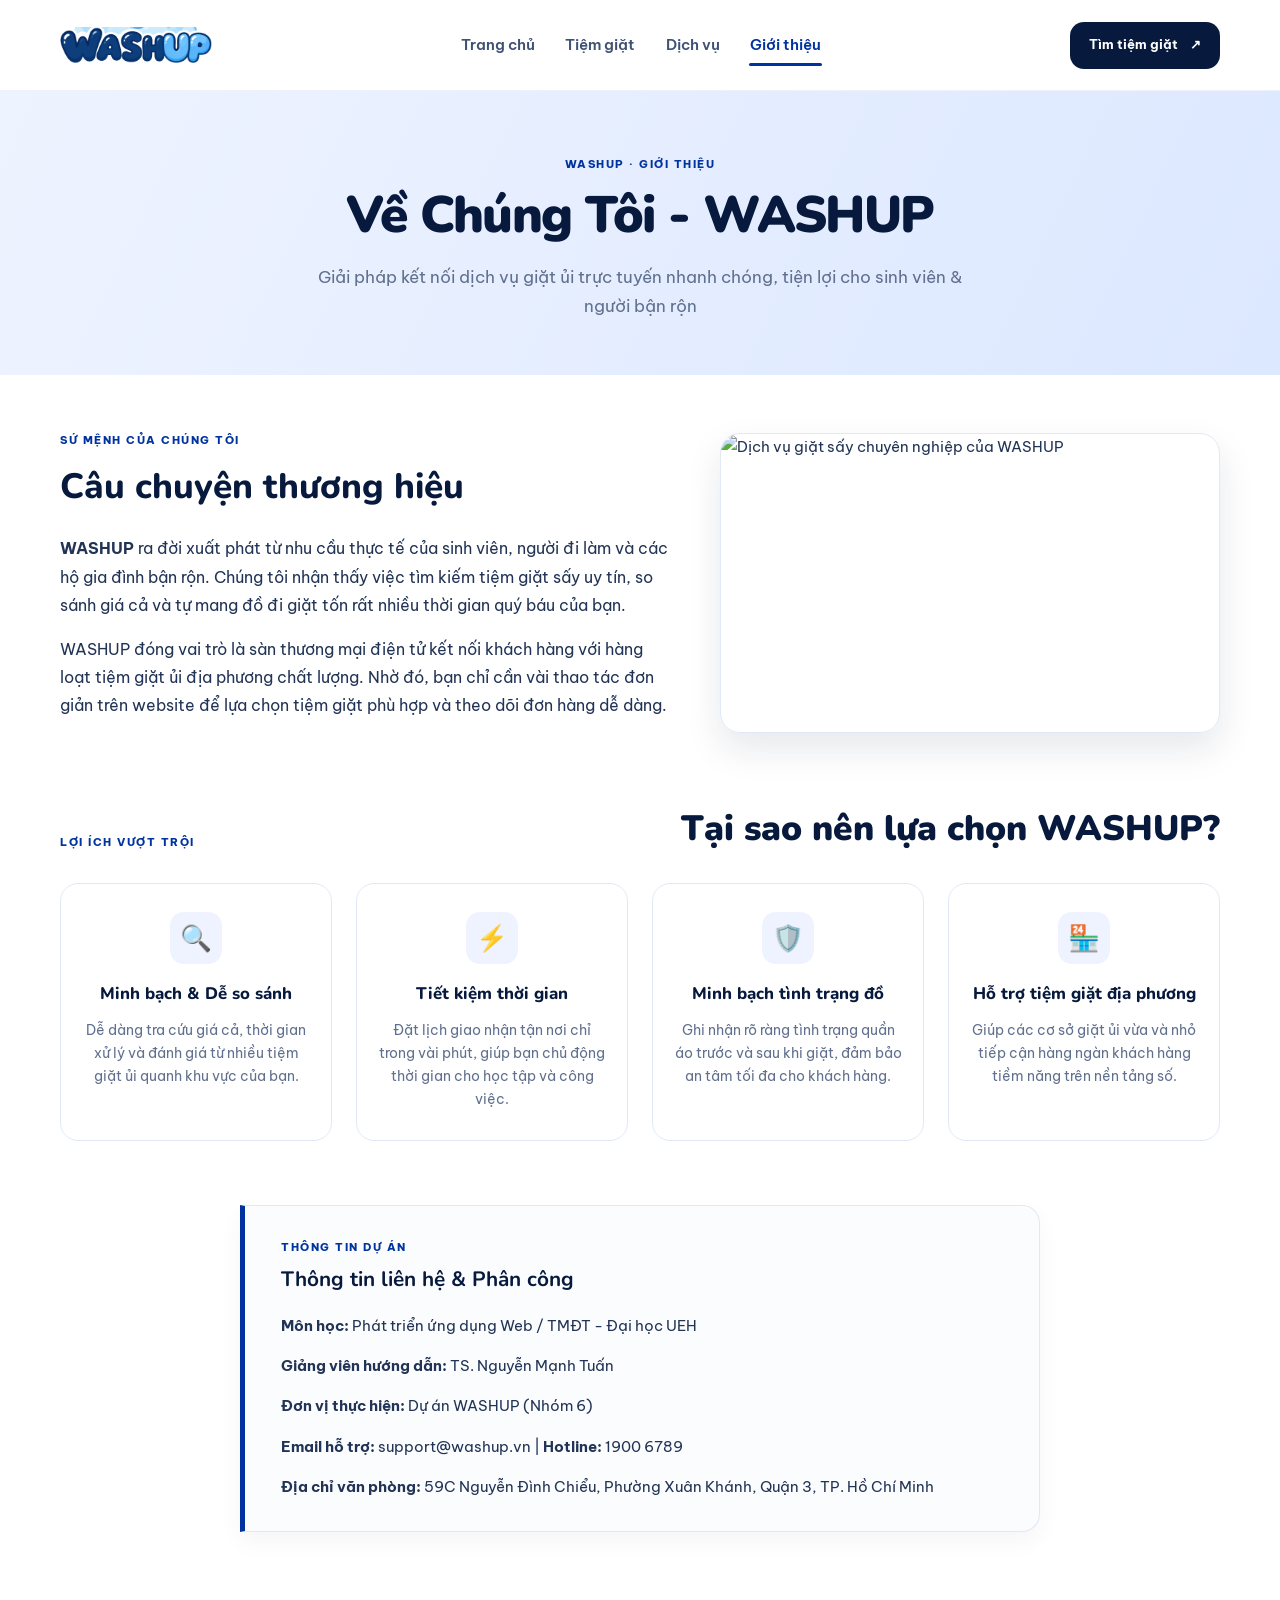
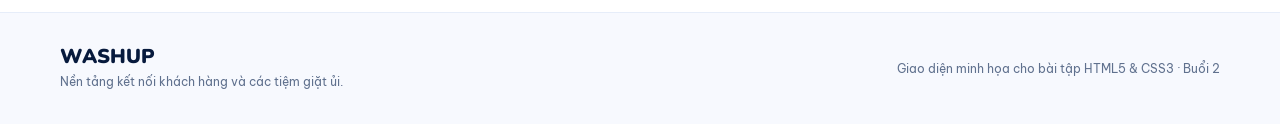
==== about.html @ 45e60323 "Refactor comments and update image source" ====
<!DOCTYPE html>
<html lang="vi">
<head>
  <meta charset="UTF-8" />
  <meta name="viewport" content="width=device-width, initial-scale=1.0" />
  <meta name="description" content="Nền tảng kết nối khách hàng tìm dịch vụ giặt ủi và các tiệm giặt địa phương - Dự án WASHUP." />
  <title>Giới thiệu | WASHUP</title>
  <link rel="stylesheet" href="css/style.css" />
</head>
<body>
  <a class="skip-link" href="#main-content">Bỏ qua menu để đến nội dung</a>

  <!-- HEADER -->
  <header class="site-header">
    <div class="container header-inner">
      <a class="brand" href="index.html" aria-label="WASHUP – Về trang chủ">
        <img src="images/washup-logo-wordmark.png" width="176" height="52" alt="WASHUP" />
      </a>
      <nav class="main-nav" aria-label="Điều hướng chính">
        <a href="index.html">Trang chủ</a>
        <a href="shops.html">Tiệm giặt</a>
        <a href="products.html">Dịch vụ</a>
        <a href="about.html" aria-current="page">Giới thiệu</a>
      </nav>
      <a class="header-cta" href="shops.html">Tìm tiệm giặt <span aria-hidden="true">↗</span></a>
    </div>
  </header>

  <!-- NỘI DUNG CHÍNH -->
  <main id="main-content">
    <section class="about-hero">
      <div class="container">
        <span class="section-kicker">WASHUP · Giới thiệu</span>
        <h1>Về Chúng Tôi - WASHUP</h1>
        <p>Giải pháp kết nối dịch vụ giặt ủi trực tuyến nhanh chóng, tiện lợi cho sinh viên &amp; người bận rộn</p>
      </div>
    </section>

    <div class="about-main container">
      <!-- Section 1: Câu chuyện thương hiệu -->
      <section class="about-section story-grid">
        <div class="story-text">
          <span class="section-kicker">Sứ mệnh của chúng tôi</span>
          <h2>Câu chuyện thương hiệu</h2>
          <p>
            <strong>WASHUP</strong> ra đời xuất phát từ nhu cầu thực tế của sinh viên, người đi làm và các hộ gia đình bận rộn. Chúng tôi nhận thấy việc tìm kiếm tiệm giặt sấy uy tín, so sánh giá cả và tự mang đồ đi giặt tốn rất nhiều thời gian quý báu của bạn.
          </p>
          <p>
            WASHUP đóng vai trò là sàn thương mại điện tử kết nối khách hàng với hàng loạt tiệm giặt ủi địa phương chất lượng. Nhờ đó, bạn chỉ cần vài thao tác đơn giản trên website để lựa chọn tiệm giặt phù hợp và theo dõi đơn hàng dễ dàng.
          </p>
        </div>
        <div class="story-image">
          <img src="https://raw.githubusercontent.com/nganhue2602/ecommerce-cosmetics-project/main/images/dich-vu-giat-say-chuyen-nghiep-cua-chung-toi.jpg" alt="Dịch vụ giặt sấy chuyên nghiệp của WASHUP" />
        </div>
      </section>

      <!-- Section 2: Giá trị nổi bật -->
      <section class="about-section features-section">
        <div class="section-heading text-center">
          <span class="section-kicker">Lợi ích vượt trội</span>
          <h2>Tại sao nên lựa chọn WASHUP?</h2>
        </div>
        <div class="features-grid">
          <div class="feature-card">
            <div class="feature-icon" aria-hidden="true">🔍</div>
            <h3>Minh bạch &amp; Dễ so sánh</h3>
            <p>Dễ dàng tra cứu giá cả, thời gian xử lý và đánh giá từ nhiều tiệm giặt ủi quanh khu vực của bạn.</p>
          </div>
          <div class="feature-card">
            <div class="feature-icon" aria-hidden="true">⚡</div>
            <h3>Tiết kiệm thời gian</h3>
            <p>Đặt lịch giao nhận tận nơi chỉ trong vài phút, giúp bạn chủ động thời gian cho học tập và công việc.</p>
          </div>
          <div class="feature-card">
            <div class="feature-icon" aria-hidden="true">🛡️</div>
            <h3>Minh bạch tình trạng đồ</h3>
            <p>Ghi nhận rõ ràng tình trạng quần áo trước và sau khi giặt, đảm bảo an tâm tối đa cho khách hàng.</p>
          </div>
          <div class="feature-card">
            <div class="feature-icon" aria-hidden="true">🏪</div>
            <h3>Hỗ trợ tiệm giặt địa phương</h3>
            <p>Giúp các cơ sở giặt ủi vừa và nhỏ tiếp cận hàng ngàn khách hàng tiềm năng trên nền tảng số.</p>
          </div>
        </div>
      </section>

      <!-- Section 3: Thông tin dự án -->
      <section class="about-section contact-section">
        <div class="contact-card">
          <span class="section-kicker">Thông tin dự án</span>
          <h3>Thông tin liên hệ &amp; Phân công</h3>
          <p><strong>Môn học:</strong> Phát triển ứng dụng Web / TMĐT - Đại học UEH</p>
          <p><strong>Giảng viên hướng dẫn:</strong> TS. Nguyễn Mạnh Tuấn</p>
          <p><strong>Đơn vị thực hiện:</strong> Dự án WASHUP (Nhóm 6)</p>
          <p><strong>Email hỗ trợ:</strong> support@washup.vn | <strong>Hotline:</strong> 1900 6789</p>
          <p><strong>Địa chỉ văn phòng:</strong> 59C Nguyễn Đình Chiểu, Phường Xuân Khánh, Quận 3, TP. Hồ Chí Minh</p>
        </div>
      </section>
    </div>
  </main>

  <!-- FOOTER -->
  <footer class="site-footer">
    <div class="container footer-inner">
      <div>
        <strong>WASHUP</strong>
        <p>Nền tảng kết nối khách hàng và các tiệm giặt ủi.</p>
      </div>
      <p class="footer-note">Giao diện minh họa cho bài tập HTML5 &amp; CSS3 · Buổi 2</p>
    </div>
  </footer>
</body>
</html>
---- css/style.css ----
/* WASHUP | Bài tập nhóm Buổi 2 | Bước 4 — HTML5 & CSS3 thuần */
/* Màu và font theo bản đặc tả docs/ui-design.md; không dùng JS/framework */
@import url('https://fonts.googleapis.com/css2?family=Be+Vietnam+Pro:wght@400;500;600;700&family=Nunito:wght@600;700;800;900&display=swap');

:root {
  --navy: #071a3d;
  --imperial: #0033a0;
  --blue: #477fe8;
  --pale: #eef3ff;
  --text: #223456;
  --muted: #60708e;
  --white: #ffffff;
  --border: #e1e8f6;
  --heading-font: 'Nunito', 'Arial Rounded MT Bold', Arial, sans-serif;
  --body-font: 'Be Vietnam Pro', Arial, sans-serif;
}
*, *::before, *::after { box-sizing: border-box; }
html { scroll-behavior: smooth; }
body { margin: 0; color: var(--text); background: var(--white); font-family: var(--body-font); font-size: 15px; line-height: 1.68; }
img { max-width: 100%; height: auto; display: block; }
a { color: inherit; text-decoration: none; }
button, a { -webkit-tap-highlight-color: transparent; }
a:focus-visible, button:focus-visible { outline: 3px solid var(--imperial); outline-offset: 4px; border-radius: 7px; }
.container { width: min(1160px, calc(100% - 48px)); margin-inline: auto; }
.skip-link { position: absolute; top: -100px; left: 16px; z-index: 999; background: var(--white); color: var(--navy); padding: 9px 16px; border-radius: 6px; }
.skip-link:focus { top: 10px; }
/* HEADER: chia bố cục bằng Flexbox và dùng chung trên 5 trang */
.site-header { background: var(--white); border-bottom: 1px solid #edf1fa; position: relative; z-index: 20; }
.header-inner { display: flex; align-items: center; justify-content: space-between; gap: 24px; min-height: 90px; }
.brand { display: inline-flex; align-items: center; flex: 0 0 auto; }
.brand img { width: 152px; height: auto; }
.main-nav { display: flex; align-items: center; gap: clamp(12px, 2.2vw, 34px); }
.main-nav a { position: relative; color: #405274; font-weight: 600; white-space: nowrap; padding: 10px 1px; transition: color .2s ease; }
.main-nav a:hover, .main-nav a[aria-current="page"] { color: var(--imperial); }
.main-nav a[aria-current="page"]::after { content: ''; position: absolute; height: 3px; border-radius: 99px; background: var(--imperial); left: 0; right: 0; bottom: 2px; }
.header-cta, .btn { display: inline-flex; align-items: center; justify-content: center; gap: 12px; min-height: 47px; font-weight: 700; border-radius: 14px; transition: background .2s ease, transform .2s ease, box-shadow .2s ease, color .2s ease; }
.header-cta { flex: 0 0 auto; background: var(--navy); color: var(--white); padding: 10px 19px; font-size: 13px; }
.header-cta:hover { background: var(--imperial); transform: translateY(-2px); }
/* HERO / BANNER trên trang chủ */
.hero { background: linear-gradient(112deg, #f7f9ff 0%, #eff4ff 54%, #e4edff 100%); overflow: hidden; }
.hero-grid { display: grid; grid-template-columns: 1.03fr .97fr; align-items: center; gap: 25px; min-height: 525px; padding-block: 54px 58px; }
.eyebrow { display: inline-flex; align-items: center; gap: 9px; padding: 8px 14px; border-radius: 50px; color: var(--imperial); background: var(--white); font-size: 12px; font-weight: 700; letter-spacing: .2px; box-shadow: 0 6px 18px #0033a008; }
.eyebrow-dot { width: 7px; height: 7px; background: var(--imperial); border-radius: 50%; }
.hero h1 { margin: 23px 0 16px; color: var(--navy); font-family: var(--heading-font); font-size: clamp(37px, 4vw, 58px); font-weight: 900; letter-spacing: -1.5px; line-height: 1.14; }
.hero h1 span { color: var(--imperial); }
.hero-copy > p:not(.hero-note) { max-width: 520px; margin: 0 0 29px; color: #50617f; font-size: 16px; line-height: 1.9; }
.hero-actions { display: flex; gap: 12px; flex-wrap: wrap; }
.btn { padding: 13px 22px; font-size: 14px; }
.btn-primary { background: var(--imperial); color: var(--white); box-shadow: 0 9px 24px #0033a01c; }
.btn-primary:hover { background: var(--navy); transform: translateY(-2px); box-shadow: 0 12px 25px #071a3d23; }
.btn-secondary { background: var(--white); color: var(--navy); border: 1px solid #cfdbf4; }
.btn-secondary:hover { border-color: var(--imperial); color: var(--imperial); transform: translateY(-2px); }
.hero-note { font-size: 12px; color: #647797; margin: 26px 0 0; }
.hero-visual { position: relative; min-height: 415px; display: flex; align-items: center; justify-content: center; isolation: isolate; }
.hero-blob { position: absolute; width: min(430px,95%); aspect-ratio: 1; background: radial-gradient(circle at 35% 30%, #fff 0%, #dce8ff 70%); border-radius: 44% 56% 53% 47% / 45% 39% 61% 55%; z-index: -1; }
.hero-logo { width: min(500px, 92%); object-fit: contain; filter: drop-shadow(0 14px 15px #0d2d5814); }
.float-label { position: absolute; padding: 9px 14px; border-radius: 12px; border: 1px solid #e3eaff; background: #fff; font-weight: 700; color: #1b3768; font-size: 12px; box-shadow: 0 9px 25px #17347515; }
.float-top { top: 15%; right: -8px; }
.float-bottom { bottom: 12%; left: 0; }
/* Tối giản phần nối trang chủ, giữ đúng phạm vi bước 4 */
.intro-nav { padding-block: 67px 86px; }
.section-heading { display: flex; align-items: end; justify-content: space-between; gap: 25px; margin-bottom: 28px; }
.section-kicker { display: block; color: var(--imperial); letter-spacing: 1.5px; font-size: 11px; font-weight: 800; text-transform: uppercase; }
.section-heading h2 { color: var(--navy); font: 900 clamp(25px,2.5vw,32px)/1.3 var(--heading-font); margin: 9px 0 0; }
.section-heading p { max-width: 290px; color: var(--muted); font-size: 13px; margin: 0; }
.quick-grid { display: grid; grid-template-columns: repeat(3, minmax(0,1fr)); gap: 19px; }
.quick-card { position: relative; min-height: 168px; background: #fff; border: 1px solid var(--border); border-radius: 20px; padding: 25px; display: flex; flex-direction: column; transition: border-color .2s ease, transform .2s ease, box-shadow .2s ease; }
.quick-card:hover { transform: translateY(-4px); border-color: #a7bdf2; box-shadow: 0 14px 35px #001e6220; }
.quick-icon { color: var(--imperial); background: #edf3ff; width: 37px; height: 37px; display: grid; place-items: center; border-radius: 12px; font-size: 23px; line-height: 1; }
.quick-title { font: 800 18px var(--heading-font); color: var(--navy); margin-top: 14px; }
.quick-description { color: var(--muted); font-size: 12px; margin-top: 3px; padding-right: 12px; }
.quick-arrow { position: absolute; right: 23px; top: 22px; color: var(--imperial); font-size: 23px; }
.site-footer { background: #f7f9fe; border-top: 1px solid #e6edf9; }
.footer-inner { display: flex; gap: 24px; justify-content: space-between; align-items: center; padding-block: 30px; }
.footer-inner strong { color: var(--navy); font: 900 20px var(--heading-font); }
.footer-inner p { font-size: 12px; color: #60718e; margin: 2px 0; }
.footer-note { text-align: right; }
/* Khung 4 trang còn lại — chưa thay thế nội dung của Bước 5/6 */
.page-hero { background: linear-gradient(115deg,#f7f9ff,#ebf1ff); padding-block: 82px 72px; }
.page-hero h1 { font: 900 clamp(35px,4vw,54px)/1.18 var(--heading-font); color: var(--navy); margin: 13px 0; }
.page-hero p { color: #546784; max-width: 590px; font-size: 15px; margin-bottom: 27px; }
.page-placeholder { padding-block: 56px 90px; }
.placeholder-card { border-radius: 22px; border: 1px dashed #c9d7f1; padding: 46px 30px; text-align: center; background: #fbfcff; }
.placeholder-icon { display: inline-grid; place-items: center; width: 46px; height: 46px; border-radius: 15px; background: #edf3ff; color: var(--imperial); font-size: 25px; }
.placeholder-card h2 { color: var(--navy); font: 800 26px var(--heading-font); margin: 16px 0 4px; }
.placeholder-card p { color: var(--muted); font-size: 14px; max-width: 620px; margin: 0 auto 15px; }
.text-link { color: var(--imperial); font-weight: 700; text-decoration: underline; text-underline-offset: 4px; }
.text-link:hover { color: var(--navy); }
@media (max-width: 1040px) {
  .header-inner { gap: 15px; }
  .brand img { width: 125px; }
  .main-nav { gap: 16px; }
  .header-cta { padding-inline: 13px; }
  .hero-grid { min-height: 470px; gap: 12px; }
  .hero h1 { font-size: clamp(35px,4.1vw,47px); }
  .float-top { right: 0; }
}
@media (max-width: 760px) {
  .container { width: min(100% - 34px, 640px); }
  .header-inner { display: grid; grid-template-columns: 1fr auto; column-gap: 12px; row-gap: 0; padding-top: 9px; }
  .brand img { width: 125px; }
  .header-cta { min-height: 38px; font-size: 12px; padding: 6px 12px; }
  .main-nav { grid-column: 1 / -1; grid-row: 2; overflow-x: auto; display: flex; gap: 23px; padding: 0 0 4px; scrollbar-width: thin; }
  .main-nav a { font-size: 13px; padding: 10px 0; }
  .hero-grid { grid-template-columns: 1fr; padding-block: 47px 36px; gap: 0; }
  .hero h1 { font-size: clamp(37px,7vw,48px); }
  .hero-visual { min-height: 340px; }
  .hero-logo { max-width: 430px; }
  .float-top { right: 4%; top: 11%; }
  .float-bottom { left: 1%; bottom: 11%; }
  .quick-grid { grid-template-columns: 1fr 1fr; }
  .section-heading { display: block; }
  .section-heading p { margin-top: 10px; max-width: none; }
}
@media (max-width: 480px) {
  .brand img { width: 113px; }
  .header-cta { font-size: 11px; padding-inline: 11px; }
  .hero-grid { padding-top: 38px; }
  .hero h1 { font-size: 36px; letter-spacing: -1px; }
  .hero-copy > p:not(.hero-note) { font-size: 14px; line-height: 1.8; }
  .hero-actions .btn { flex: 1 1 100%; }
  .hero-note { display: none; }
  .hero-visual { min-height: 275px; margin-top: 5px; }
  .float-label { font-size: 10px; padding: 6px 9px; }
  .float-bottom { bottom: 7%; }
  .float-top { top: 8%; }
  .intro-nav { padding-block: 50px 62px; }
  .quick-grid { grid-template-columns: 1fr; }
  .quick-card { min-height: 140px; padding: 19px; }
  .footer-inner { flex-direction: column; align-items: flex-start; }
  .footer-note { text-align: left; }
  .page-hero { padding-block: 56px 54px; }
  .placeholder-card { padding: 35px 18px; }
}
@media (prefers-reduced-motion: reduce) {
  html { scroll-behavior: auto; }
  *, *::before, *::after { transition-duration: 0.01ms !important; animation-duration: 0.01ms !important; }
}

/* ==========================================================================
   BƯỚC 5: XÂY DỰNG TRANG DANH SÁCH SẢN PHẨM / DỊCH VỤ (products.html)
   ========================================================================== */

/* Hero Banner */
.products-hero {
  padding: 64px 0;
  background: linear-gradient(135deg, #eef3ff 0%, #dce8ff 100%);
  overflow: hidden;
}

.products-hero-inner {
  display: grid;
  grid-template-columns: 1.1fr 0.9fr;
  align-items: center;
  gap: 48px;
}

.products-hero-content {
  max-width: 650px;
}

.products-hero h1 {
  margin: 14px 0 18px;
  color: var(--navy);
  font-family: var(--heading-font);
  font-size: clamp(2.1rem, 4vw, 3.5rem);
  line-height: 1.16;
  letter-spacing: -0.04em;
}

.products-hero-content > p {
  color: var(--muted);
  font-size: 1rem;
  line-height: 1.8;
  max-width: 570px;
}

.hero-actions {
  display: flex;
  flex-wrap: wrap;
  gap: 12px;
  margin-top: 26px;
}

.btn-outline {
  color: var(--imperial);
  background: transparent;
  border: 1px solid var(--imperial);
}

.btn-outline:hover {
  color: var(--white);
  background: var(--imperial);
}

.hero-benefits {
  display: flex;
  flex-wrap: wrap;
  gap: 10px 18px;
  margin-top: 24px;
  color: var(--text);
  font-size: 0.82rem;
}

.hero-visual {
  position: relative;
  min-width: 0;
}

.hero-visual > img {
  display: block;
  width: 100%;
  aspect-ratio: 4 / 4.2;
  object-fit: cover;
  border-radius: 28px;
  box-shadow: 0 20px 50px rgba(7, 26, 61, 0.14);
}

.hero-floating-card {
  position: absolute;
  left: -24px;
  bottom: 24px;
  display: flex;
  align-items: center;
  gap: 14px;
  padding: 16px 20px;
  background: var(--white);
  border: 1px solid var(--border);
  border-radius: 18px;
  box-shadow: 0 16px 36px rgba(7, 26, 61, 0.12);
}

.floating-icon {
  font-size: 1.6rem;
}

.hero-floating-card strong {
  display: block;
  color: var(--navy);
  font-size: 0.95rem;
}

.hero-floating-card p {
  margin: 2px 0 0;
  color: var(--muted);
  font-size: 0.8rem;
}

/* Products Section & Grid Layout */
.products-section {
  padding: 64px 0;
}

.products-section:nth-of-type(even) {
  background: #fbfcfe;
}

.products-section .section-heading {
  display: flex;
  align-items: flex-end;
  justify-content: space-between;
  gap: 24px;
  margin-bottom: 28px;
}

.products-section .section-heading h2 {
  margin: 8px 0 0;
  color: var(--navy);
  font-family: var(--heading-font);
  font-size: clamp(1.6rem, 3vw, 2.2rem);
}

.products-section .section-heading > p {
  max-width: 440px;
  margin: 0;
  color: var(--muted);
  line-height: 1.7;
}

/* CSS Grid cho 4 cột trên Desktop */
.products-grid {
  display: grid;
  grid-template-columns: repeat(4, minmax(0, 1fr));
  gap: 24px;
}

/* Product Card */
.product-card {
  display: flex;
  flex-direction: column;
  min-width: 0;
  overflow: hidden;
  background: var(--white);
  border: 1px solid var(--border);
  border-radius: 18px;
  transition: transform 0.22s ease, box-shadow 0.22s ease, border-color 0.22s ease;
}

.product-card:hover {
  transform: translateY(-5px);
  border-color: #b7c9f2;
  box-shadow: 0 16px 34px rgba(7, 26, 61, 0.10);
}

.product-card:focus-within {
  outline: 3px solid var(--blue);
  outline-offset: 3px;
}

.product-image-link {
  position: relative;
  display: block;
  overflow: hidden;
  aspect-ratio: 4 / 3;
  background: var(--pale);
}

.product-image-link img {
  display: block;
  width: 100%;
  height: 100%;
  object-fit: cover;
  transition: transform 0.3s ease;
}

.product-card:hover .product-image-link img {
  transform: scale(1.05);
}

.product-ribbon {
  position: absolute;
  top: 12px;
  left: 12px;
  max-width: calc(100% - 24px);
  padding: 7px 10px;
  color: var(--imperial);
  background: var(--white);
  border-radius: 8px;
  font-size: 0.72rem;
  font-weight: 800;
  box-shadow: 0 4px 12px rgba(0, 51, 160, 0.12);
}

.product-info {
  display: flex;
  flex: 1;
  flex-direction: column;
  padding: 18px;
}

.product-category {
  color: var(--imperial);
  font-size: 0.78rem;
  font-weight: 800;
  letter-spacing: 0.02em;
  text-transform: uppercase;
}

.product-info h3 {
  min-height: 2.8em;
  margin: 10px 0;
  color: var(--navy);
  font-family: var(--heading-font);
  font-size: 1.05rem;
  line-height: 1.4;
  overflow-wrap: anywhere;
}

.product-description {
  flex: 1;
  margin: 0;
  color: var(--muted);
  font-size: 0.88rem;
  line-height: 1.7;
}

.product-bottom {
  display: flex;
  flex-direction: column;
  align-items: flex-start;
  gap: 12px;
  margin-top: 20px;
  padding-top: 15px;
  border-top: 1px solid var(--border);
}

.product-price {
  margin: 0;
  color: var(--imperial);
  font-size: 1.15rem;
  font-weight: 800;
}

.product-price span {
  color: var(--muted);
  font-size: 0.82rem;
  font-weight: 500;
}

.product-link {
  color: var(--imperial);
  font-size: 0.9rem;
  font-weight: 800;
  text-decoration: none;
  display: inline-flex;
  align-items: center;
  gap: 6px;
  transition: color 0.2s ease;
}

.product-link:hover,
.product-link:focus-visible {
  color: var(--navy);
  text-decoration: underline;
  text-underline-offset: 4px;
}

.product-link:focus-visible,
.hero-actions a:focus-visible,
.header-cta:focus-visible {
  outline: 3px solid var(--imperial);
  outline-offset: 4px;
}

.products-note {
  margin-top: 24px;
  color: var(--muted);
  font-size: 0.82rem;
  line-height: 1.7;
}

/* Membership Section */
.membership-section {
  background: #f7f9ff;
}

.products-grid-membership {
  grid-template-columns: repeat(3, minmax(0, 1fr));
}

.membership-icon {
  display: grid;
  place-items: center;
  width: 54px;
  height: 54px;
  margin: 22px 18px 0;
  border-radius: 16px;
  background: var(--pale);
  color: var(--imperial);
  font-size: 1.7rem;
  font-weight: 800;
}

.membership-card .product-info h3 {
  min-height: auto;
}

/* Products Call To Action */
.products-cta {
  padding: 44px 0;
  color: var(--white);
  background: var(--navy);
}

.products-cta-inner {
  display: flex;
  align-items: center;
  justify-content: space-between;
  gap: 28px;
}

.products-cta .section-kicker {
  color: #b9d0ff;
}

.products-cta h2 {
  margin: 10px 0;
  color: var(--white);
  font-family: var(--heading-font);
}

.products-cta p {
  margin: 0;
  color: #d5def2;
  line-height: 1.7;
}

.products-cta .btn {
  flex-shrink: 0;
}

/* ==========================================================================
   RESPONSIVE DESIGN (Bước 5)
   ========================================================================== */

/* Máy tính bảng (Tablet - 768px / max-width: 1000px) */
@media (max-width: 1000px) {
  .products-hero-inner {
    gap: 28px;
  }

  .products-grid {
    grid-template-columns: repeat(2, minmax(0, 1fr));
    gap: 20px;
  }

  .products-grid-membership {
    grid-template-columns: repeat(2, minmax(0, 1fr));
  }
}

/* Điện thoại & màn hình nhỏ (Mobile - 390px / max-width: 700px) */
@media (max-width: 700px) {
  .products-hero {
    padding: 42px 0;
  }

  .products-hero-inner {
    grid-template-columns: 1fr;
  }

  .hero-visual {
    max-width: 520px;
    width: 100%;
    margin: 0 auto;
  }

  .hero-visual > img {
    aspect-ratio: 5 / 3.5;
  }

  .hero-floating-card {
    left: 12px;
    bottom: 12px;
  }

  .products-section {
    padding: 38px 0;
  }

  .products-section .section-heading {
    align-items: flex-start;
    flex-direction: column;
    gap: 10px;
  }

  .products-cta-inner {
    align-items: flex-start;
    flex-direction: column;
  }
}

@media (max-width: 480px) {
  .products-grid,
  .products-grid-membership {
    grid-template-columns: 1fr;
    gap: 18px;
  }

  .hero-actions {
    align-items: stretch;
    flex-direction: column;
  }

  .hero-actions .btn {
    text-align: center;
  }

  .hero-benefits {
    flex-direction: column;
    gap: 8px;
  }

  .product-info {
    padding: 16px;
  }
}

/* Hỗ trợ giảm chuyển động */
@media (prefers-reduced-motion: reduce) {
  .product-card,
  .product-image-link img {
    transition: none;
  }

  .product-card:hover {
    transform: none;
  }
}
/* ==========================================================================
   BƯỚC 6B: XÂY DỰNG TRANG GIỚI THIỆU CỬA HÀNG (about.html)
   ========================================================================== */

/* Hero Banner Trang Giới Thiệu */
.about-hero {
  padding: 60px 0;
  background: linear-gradient(135deg, var(--pale) 0%, #dce8ff 100%);
  text-align: center;
}

.about-hero h1 {
  margin: 12px 0 16px;
  color: var(--navy);
  font-family: var(--heading-font);
  font-size: clamp(2rem, 3.5vw, 3rem);
  font-weight: 900;
  line-height: 1.2;
}

.about-hero p {
  max-width: 680px;
  margin: 0 auto;
  color: var(--muted);
  font-size: 1.05rem;
  line-height: 1.7;
}

/* Các Section Nội Dung */
.about-main {
  padding: 56px 0;
}

.about-section {
  margin-bottom: 56px;
}

/* Section 1: Câu chuyện thương hiệu (2 Cột Flex/Grid) */
.story-grid {
  display: grid;
  grid-template-columns: 1fr 1fr;
  gap: 40px;
  align-items: center;
}

.story-text h2 {
  margin: 0 0 16px;
  color: var(--navy);
  font-family: var(--heading-font);
  font-size: clamp(1.5rem, 2.5vw, 2rem);
  font-weight: 800;
}

.story-text p {
  margin-bottom: 16px;
  color: var(--text);
  line-height: 1.8;
}

.story-image img {
  width: 100%;
  height: 300px;
  object-fit: cover;
  border-radius: 20px;
  border: 1px solid var(--border);
  box-shadow: 0 12px 30px rgba(7, 26, 61, 0.08);
}

/* Section 2: Giá trị nổi bật (Grid 4 Cột) */
.features-grid {
  display: grid;
  grid-template-columns: repeat(4, minmax(0, 1fr));
  gap: 20px;
  margin-top: 28px;
}

.feature-card {
  padding: 24px 20px;
  background: var(--white);
  border: 1px solid var(--border);
  border-radius: 18px;
  text-align: center;
  transition: transform 0.22s ease, box-shadow 0.22s ease, border-color 0.22s ease;
}

.feature-card:hover {
  transform: translateY(-4px);
  border-color: #a7bdf2;
  box-shadow: 0 14px 30px rgba(0, 51, 160, 0.1);
}

.feature-icon {
  display: inline-grid;
  place-items: center;
  width: 50px;
  height: 50px;
  margin-bottom: 14px;
  background: var(--pale);
  color: var(--imperial);
  border-radius: 14px;
  font-size: 1.5rem;
}

.feature-card h3 {
  margin: 0 0 8px;
  color: var(--navy);
  font-family: var(--heading-font);
  font-size: 1.05rem;
  font-weight: 800;
}

.feature-card p {
  margin: 0;
  color: var(--muted);
  font-size: 0.88rem;
  line-height: 1.6;
}

/* Section 3: Khung Thông Tin Liên Hệ */
.contact-card {
  max-width: 750px;
  margin: 28px auto 0;
  padding: 28px 32px;
  background: #fbfcfe;
  border: 1fr solid var(--border);
  border-left: 5px solid var(--imperial);
  border-radius: 0 18px 18px 0;
  box-shadow: 0 8px 20px rgba(7, 26, 61, 0.04);
}

.contact-card p {
  margin-bottom: 10px;
  color: var(--text);
  line-height: 1.6;
}

.contact-card p:last-child {
  margin-bottom: 0;
}

/* Responsive cho Trang Giới Thiệu */
@media (max-width: 1000px) {
  .story-grid {
    grid-template-columns: 1fr;
    gap: 24px;
  }
  
  .features-grid {
    grid-template-columns: repeat(2, minmax(0, 1fr));
  }
}

@media (max-width: 480px) {
  .features-grid {
    grid-template-columns: 1fr;
  }
  
  .about-hero {
    padding: 40px 0;
  }
  
  .contact-card {
    padding: 20px;
  }
}
/* ==========================================================================
   BƯỚC 6B: ĐẶC TẢ CSS CHO TRANG GIỚI THIỆU (about.html)
   ========================================================================== */

/* Hero Banner Trang Giới Thiệu */
.about-hero {
  padding: 64px 0 54px;
  background: linear-gradient(115deg, var(--pale) 0%, #dce8ff 100%);
  text-align: center;
}

.about-hero h1 {
  margin: 12px 0 16px;
  color: var(--navy);
  font-family: var(--heading-font);
  font-size: clamp(2.1rem, 4vw, 3.2rem);
  font-weight: 900;
  line-height: 1.18;
  letter-spacing: -0.03em;
}

.about-hero p {
  max-width: 650px;
  margin: 0 auto;
  color: var(--muted);
  font-size: 1.05rem;
  line-height: 1.75;
}

/* Khung chính trang About */
.about-main {
  padding-block: 56px 80px;
}

.about-section {
  margin-bottom: 64px;
}

.about-section:last-child {
  margin-bottom: 0;
}

/* Section 1: Câu chuyện thương hiệu (2 Cột Flex/Grid) */
.story-grid {
  display: grid;
  grid-template-columns: 1.1fr 0.9fr;
  gap: 48px;
  align-items: center;
}

.story-text h2 {
  margin: 8px 0 18px;
  color: var(--navy);
  font-family: var(--heading-font);
  font-size: clamp(1.6rem, 3vw, 2.2rem);
  font-weight: 800;
}

.story-text p {
  margin-bottom: 16px;
  color: var(--text);
  font-size: 0.98rem;
  line-height: 1.8;
}

.story-image img {
  width: 100%;
  aspect-ratio: 4 / 3;
  object-fit: cover;
  border-radius: 20px;
  border: 1px solid var(--border);
  box-shadow: 0 16px 36px rgba(7, 26, 61, 0.1);
}

/* Section 2: Giá trị nổi bật (Grid 4 Cột) */
.text-center {
  text-align: center;
}

.features-section .section-heading h2 {
  margin-top: 6px;
  color: var(--navy);
  font-family: var(--heading-font);
  font-size: clamp(1.6rem, 3vw, 2.2rem);
}

.features-grid {
  display: grid;
  grid-template-columns: repeat(4, minmax(0, 1fr));
  gap: 24px;
  margin-top: 32px;
}

.feature-card {
  padding: 28px 20px;
  background: var(--white);
  border: 1px solid var(--border);
  border-radius: 18px;
  text-align: center;
  transition: transform 0.22s ease, box-shadow 0.22s ease, border-color 0.22s ease;
}

.feature-card:hover {
  transform: translateY(-5px);
  border-color: #b7c9f2;
  box-shadow: 0 16px 34px rgba(7, 26, 61, 0.1);
}

.feature-icon {
  display: inline-grid;
  place-items: center;
  width: 52px;
  height: 52px;
  margin-bottom: 16px;
  background: var(--pale);
  color: var(--imperial);
  border-radius: 14px;
  font-size: 1.6rem;
}

.feature-card h3 {
  margin: 0 0 10px;
  color: var(--navy);
  font-family: var(--heading-font);
  font-size: 1.05rem;
  font-weight: 800;
}

.feature-card p {
  margin: 0;
  color: var(--muted);
  font-size: 0.88rem;
  line-height: 1.65;
}

/* Section 3: Khung Thông Tin Liên Hệ */
.contact-card {
  max-width: 800px;
  margin: 0 auto;
  padding: 32px 36px;
  background: #fbfcfe;
  border: 1px solid var(--border);
  border-left: 5px solid var(--imperial);
  border-radius: 0 18px 18px 0;
  box-shadow: 0 10px 24px rgba(7, 26, 61, 0.04);
}

.contact-card h3 {
  margin: 6px 0 16px;
  color: var(--navy);
  font-family: var(--heading-font);
  font-size: 1.3rem;
}

.contact-card p {
  margin-bottom: 10px;
  color: var(--text);
  font-size: 0.95rem;
  line-height: 1.65;
}

.contact-card p:last-child {
  margin-bottom: 0;
}

/* Responsive Design cho Trang About */
@media (max-width: 1000px) {
  .story-grid {
    grid-template-columns: 1fr;
    gap: 28px;
  }
  
  .features-grid {
    grid-template-columns: repeat(2, minmax(0, 1fr));
    gap: 20px;
  }
}

@media (max-width: 480px) {
  .features-grid {
    grid-template-columns: 1fr;
  }
  
  .about-hero {
    padding: 42px 0;
  }
  
  .contact-card {
    padding: 22px 20px;
  }
}
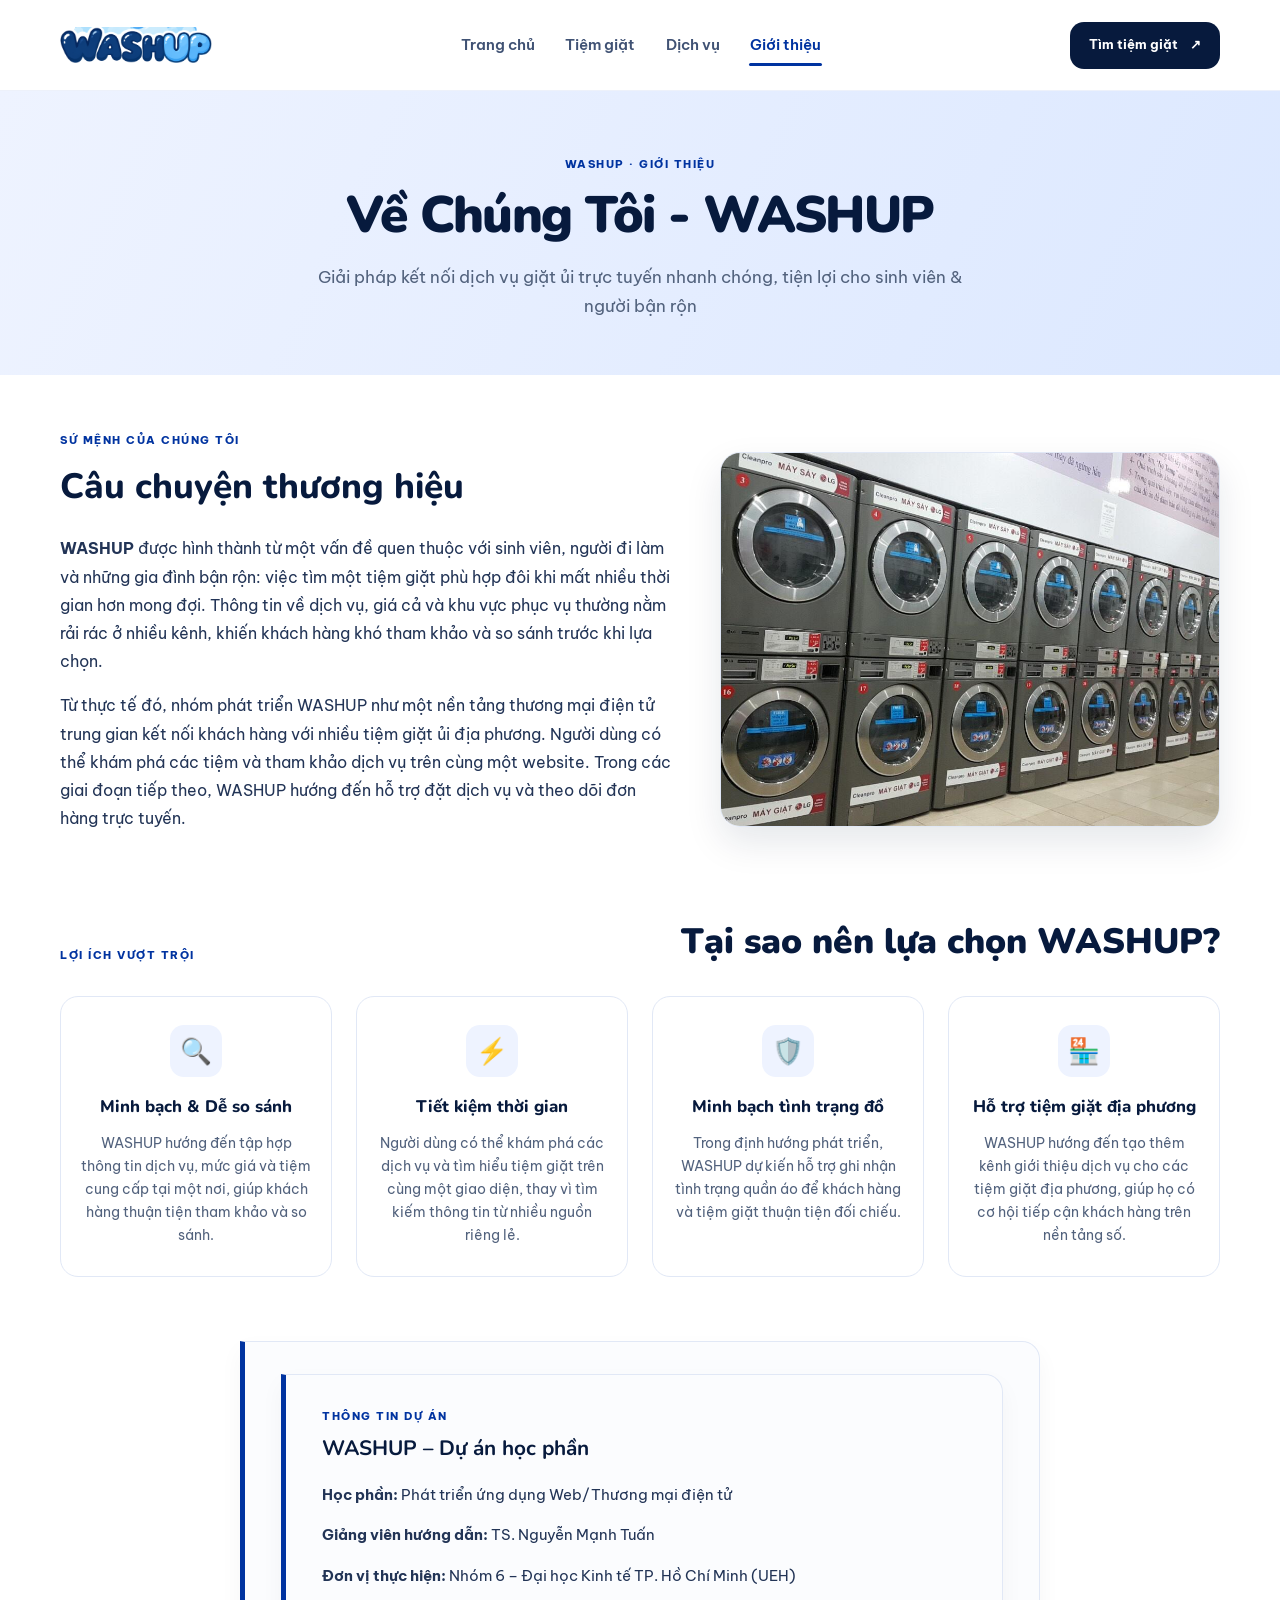
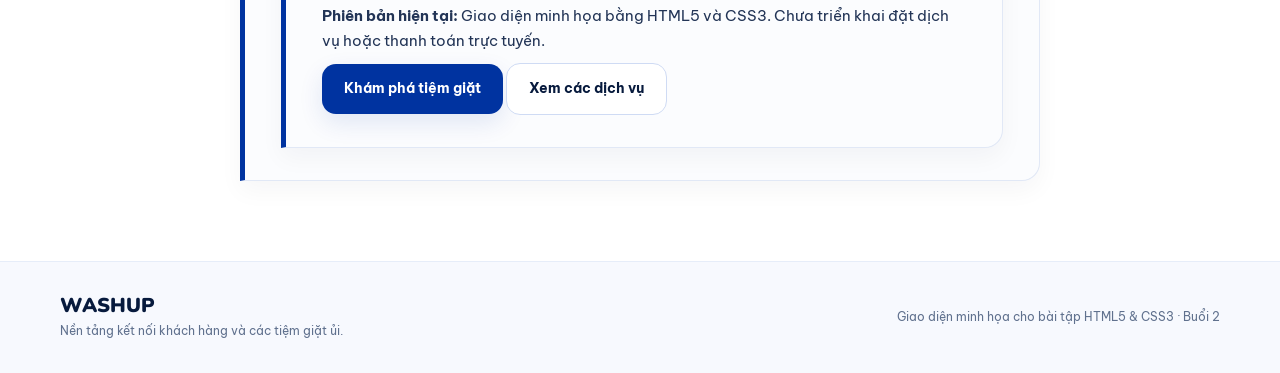
==== commit b8a29dfd: "Bước 6B - Hoàn thiện nội dung trang giới thiệu WASHUP" ====
--- a/about.html
+++ b/about.html
@@ -42,15 +42,32 @@
         <div class="story-text">
           <span class="section-kicker">Sứ mệnh của chúng tôi</span>
           <h2>Câu chuyện thương hiệu</h2>
-          <p>
-            <strong>WASHUP</strong> ra đời xuất phát từ nhu cầu thực tế của sinh viên, người đi làm và các hộ gia đình bận rộn. Chúng tôi nhận thấy việc tìm kiếm tiệm giặt sấy uy tín, so sánh giá cả và tự mang đồ đi giặt tốn rất nhiều thời gian quý báu của bạn.
-          </p>
-          <p>
-            WASHUP đóng vai trò là sàn thương mại điện tử kết nối khách hàng với hàng loạt tiệm giặt ủi địa phương chất lượng. Nhờ đó, bạn chỉ cần vài thao tác đơn giản trên website để lựa chọn tiệm giặt phù hợp và theo dõi đơn hàng dễ dàng.
-          </p>
+<p>
+  <strong>WASHUP</strong> được hình thành từ một vấn đề
+  quen thuộc với sinh viên, người đi làm và những
+  gia đình bận rộn: việc tìm một tiệm giặt phù hợp
+  đôi khi mất nhiều thời gian hơn mong đợi.
+  Thông tin về dịch vụ, giá cả và khu vực phục vụ
+  thường nằm rải rác ở nhiều kênh, khiến khách hàng
+  khó tham khảo và so sánh trước khi lựa chọn.
+</p>
+
+<p>
+  Từ thực tế đó, nhóm phát triển WASHUP như một
+  nền tảng thương mại điện tử trung gian kết nối
+  khách hàng với nhiều tiệm giặt ủi địa phương.
+  Người dùng có thể khám phá các tiệm và tham khảo
+  dịch vụ trên cùng một website. Trong các giai đoạn
+  tiếp theo, WASHUP hướng đến hỗ trợ đặt dịch vụ
+  và theo dõi đơn hàng trực tuyến.
+</p>
         </div>
         <div class="story-image">
-          <img src="https://raw.githubusercontent.com/nganhue2602/ecommerce-cosmetics-project/main/images/dich-vu-giat-say-chuyen-nghiep-cua-chung-toi.jpg" alt="Dịch vụ giặt sấy chuyên nghiệp của WASHUP" />
+        <img
+  src="images/dich-vu-giat-say-chuyen-nghiep-cua-chung-toi.jpg"
+  alt="Hình minh họa hệ thống máy giặt sấy tại cơ sở giặt ủi"
+  loading="lazy"
+/>
         </div>
       </section>
 
@@ -64,22 +81,22 @@
           <div class="feature-card">
             <div class="feature-icon" aria-hidden="true">🔍</div>
             <h3>Minh bạch &amp; Dễ so sánh</h3>
-            <p>Dễ dàng tra cứu giá cả, thời gian xử lý và đánh giá từ nhiều tiệm giặt ủi quanh khu vực của bạn.</p>
+            <p>WASHUP hướng đến tập hợp thông tin dịch vụ, mức giá và tiệm cung cấp tại một nơi, giúp khách hàng thuận tiện tham khảo và so sánh.</p>
           </div>
           <div class="feature-card">
             <div class="feature-icon" aria-hidden="true">⚡</div>
             <h3>Tiết kiệm thời gian</h3>
-            <p>Đặt lịch giao nhận tận nơi chỉ trong vài phút, giúp bạn chủ động thời gian cho học tập và công việc.</p>
+            <p>	Người dùng có thể khám phá các dịch vụ và tìm hiểu tiệm giặt trên cùng một giao diện, thay vì tìm kiếm thông tin từ nhiều nguồn riêng lẻ.</p>
           </div>
           <div class="feature-card">
             <div class="feature-icon" aria-hidden="true">🛡️</div>
             <h3>Minh bạch tình trạng đồ</h3>
-            <p>Ghi nhận rõ ràng tình trạng quần áo trước và sau khi giặt, đảm bảo an tâm tối đa cho khách hàng.</p>
+            <p>Trong định hướng phát triển, WASHUP dự kiến hỗ trợ ghi nhận tình trạng quần áo để khách hàng và tiệm giặt thuận tiện đối chiếu.</p>
           </div>
           <div class="feature-card">
             <div class="feature-icon" aria-hidden="true">🏪</div>
             <h3>Hỗ trợ tiệm giặt địa phương</h3>
-            <p>Giúp các cơ sở giặt ủi vừa và nhỏ tiếp cận hàng ngàn khách hàng tiềm năng trên nền tảng số.</p>
+            <p>WASHUP hướng đến tạo thêm kênh giới thiệu dịch vụ cho các tiệm giặt địa phương, giúp họ có cơ hội tiếp cận khách hàng trên nền tảng số.</p>
           </div>
         </div>
       </section>
@@ -87,13 +104,42 @@
       <!-- Section 3: Thông tin dự án -->
       <section class="about-section contact-section">
         <div class="contact-card">
-          <span class="section-kicker">Thông tin dự án</span>
-          <h3>Thông tin liên hệ &amp; Phân công</h3>
-          <p><strong>Môn học:</strong> Phát triển ứng dụng Web / TMĐT - Đại học UEH</p>
-          <p><strong>Giảng viên hướng dẫn:</strong> TS. Nguyễn Mạnh Tuấn</p>
-          <p><strong>Đơn vị thực hiện:</strong> Dự án WASHUP (Nhóm 6)</p>
-          <p><strong>Email hỗ trợ:</strong> support@washup.vn | <strong>Hotline:</strong> 1900 6789</p>
-          <p><strong>Địa chỉ văn phòng:</strong> 59C Nguyễn Đình Chiểu, Phường Xuân Khánh, Quận 3, TP. Hồ Chí Minh</p>
+          
+<div class="contact-card">
+  <span class="section-kicker">Thông tin dự án</span>
+  <h3>WASHUP – Dự án học phần</h3>
+
+  <p>
+    <strong>Học phần:</strong>
+    Phát triển ứng dụng Web/Thương mại điện tử
+  </p>
+
+  <p>
+    <strong>Giảng viên hướng dẫn:</strong>
+    TS. Nguyễn Mạnh Tuấn
+  </p>
+
+  <p>
+    <strong>Đơn vị thực hiện:</strong>
+    Nhóm 6 – Đại học Kinh tế TP. Hồ Chí Minh (UEH)
+  </p>
+
+  <p>
+    <strong>Phiên bản hiện tại:</strong>
+    Giao diện minh họa bằng HTML5 và CSS3.
+    Chưa triển khai đặt dịch vụ hoặc thanh toán trực tuyến.
+  </p>
+
+  <div class="about-actions">
+    <a class="btn btn-primary" href="shops.html">
+      Khám phá tiệm giặt
+    </a>
+    <a class="btn btn-secondary" href="products.html">
+      Xem các dịch vụ
+    </a>
+  </div>
+</div>
+
         </div>
       </section>
     </div>
--- a/css/style.css
+++ b/css/style.css
@@ -25,38 +25,265 @@
 .skip-link { position: absolute; top: -100px; left: 16px; z-index: 999; background: var(--white); color: var(--navy); padding: 9px 16px; border-radius: 6px; }
 .skip-link:focus { top: 10px; }
 /* HEADER: chia bố cục bằng Flexbox và dùng chung trên 5 trang */
-.site-header { background: var(--white); border-bottom: 1px solid #edf1fa; position: relative; z-index: 20; }
-.header-inner { display: flex; align-items: center; justify-content: space-between; gap: 24px; min-height: 90px; }
-.brand { display: inline-flex; align-items: center; flex: 0 0 auto; }
-.brand img { width: 152px; height: auto; }
-.main-nav { display: flex; align-items: center; gap: clamp(12px, 2.2vw, 34px); }
-.main-nav a { position: relative; color: #405274; font-weight: 600; white-space: nowrap; padding: 10px 1px; transition: color .2s ease; }
-.main-nav a:hover, .main-nav a[aria-current="page"] { color: var(--imperial); }
-.main-nav a[aria-current="page"]::after { content: ''; position: absolute; height: 3px; border-radius: 99px; background: var(--imperial); left: 0; right: 0; bottom: 2px; }
-.header-cta, .btn { display: inline-flex; align-items: center; justify-content: center; gap: 12px; min-height: 47px; font-weight: 700; border-radius: 14px; transition: background .2s ease, transform .2s ease, box-shadow .2s ease, color .2s ease; }
-.header-cta { flex: 0 0 auto; background: var(--navy); color: var(--white); padding: 10px 19px; font-size: 13px; }
-.header-cta:hover { background: var(--imperial); transform: translateY(-2px); }
+
+.site-header {
+  background: var(--white);
+  border-bottom: 1px solid #edf1fa;
+  position: relative;
+  z-index: 20;
+}
+
+.header-inner {
+  display: flex;
+  align-items: center;
+  justify-content: space-between;
+  gap: 24px;
+  min-height: 90px;
+}
+
+.brand {
+  display: inline-flex;
+  align-items: center;
+  flex: 0 0 auto;
+  min-width: 0;
+}
+
+.brand img {
+  display: block;
+  width: 152px;
+  max-width: 100%;
+  height: auto;
+  object-fit: contain;
+}
+
+.main-nav {
+  display: flex;
+  align-items: center;
+  gap: clamp(12px, 2.2vw, 34px);
+}
+
+.main-nav a {
+  position: relative;
+  color: #405274;
+  font-weight: 600;
+  white-space: nowrap;
+  padding: 10px 1px;
+  transition: color .2s ease;
+}
+
+.main-nav a:hover,
+.main-nav a[aria-current="page"] {
+  color: var(--imperial);
+}
+
+.main-nav a[aria-current="page"]::after {
+  content: '';
+  position: absolute;
+  height: 3px;
+  border-radius: 99px;
+  background: var(--imperial);
+  left: 0;
+  right: 0;
+  bottom: 2px;
+}
+
+/* Định dạng chung cho liên kết hành động và nút */
+
+.header-cta,
+.btn {
+  display: inline-flex;
+  align-items: center;
+  justify-content: center;
+  gap: 12px;
+  min-height: 47px;
+  font-weight: 700;
+  border-radius: 14px;
+  transition: background .2s ease,
+              transform .2s ease,
+              box-shadow .2s ease,
+              color .2s ease;
+}
+
+.header-cta {
+  flex: 0 0 auto;
+  background: var(--navy);
+  color: var(--white);
+  padding: 10px 19px;
+  font-size: 13px;
+}
+
+.header-cta:hover {
+  background: var(--imperial);
+  transform: translateY(-2px);
+}
 /* HERO / BANNER trên trang chủ */
-.hero { background: linear-gradient(112deg, #f7f9ff 0%, #eff4ff 54%, #e4edff 100%); overflow: hidden; }
-.hero-grid { display: grid; grid-template-columns: 1.03fr .97fr; align-items: center; gap: 25px; min-height: 525px; padding-block: 54px 58px; }
-.eyebrow { display: inline-flex; align-items: center; gap: 9px; padding: 8px 14px; border-radius: 50px; color: var(--imperial); background: var(--white); font-size: 12px; font-weight: 700; letter-spacing: .2px; box-shadow: 0 6px 18px #0033a008; }
-.eyebrow-dot { width: 7px; height: 7px; background: var(--imperial); border-radius: 50%; }
-.hero h1 { margin: 23px 0 16px; color: var(--navy); font-family: var(--heading-font); font-size: clamp(37px, 4vw, 58px); font-weight: 900; letter-spacing: -1.5px; line-height: 1.14; }
-.hero h1 span { color: var(--imperial); }
-.hero-copy > p:not(.hero-note) { max-width: 520px; margin: 0 0 29px; color: #50617f; font-size: 16px; line-height: 1.9; }
-.hero-actions { display: flex; gap: 12px; flex-wrap: wrap; }
-.btn { padding: 13px 22px; font-size: 14px; }
-.btn-primary { background: var(--imperial); color: var(--white); box-shadow: 0 9px 24px #0033a01c; }
-.btn-primary:hover { background: var(--navy); transform: translateY(-2px); box-shadow: 0 12px 25px #071a3d23; }
-.btn-secondary { background: var(--white); color: var(--navy); border: 1px solid #cfdbf4; }
-.btn-secondary:hover { border-color: var(--imperial); color: var(--imperial); transform: translateY(-2px); }
-.hero-note { font-size: 12px; color: #647797; margin: 26px 0 0; }
-.hero-visual { position: relative; min-height: 415px; display: flex; align-items: center; justify-content: center; isolation: isolate; }
-.hero-blob { position: absolute; width: min(430px,95%); aspect-ratio: 1; background: radial-gradient(circle at 35% 30%, #fff 0%, #dce8ff 70%); border-radius: 44% 56% 53% 47% / 45% 39% 61% 55%; z-index: -1; }
-.hero-logo { width: min(500px, 92%); object-fit: contain; filter: drop-shadow(0 14px 15px #0d2d5814); }
-.float-label { position: absolute; padding: 9px 14px; border-radius: 12px; border: 1px solid #e3eaff; background: #fff; font-weight: 700; color: #1b3768; font-size: 12px; box-shadow: 0 9px 25px #17347515; }
-.float-top { top: 15%; right: -8px; }
-.float-bottom { bottom: 12%; left: 0; }
+
+.hero {
+  background: linear-gradient(
+    112deg,
+    #f7f9ff 0%,
+    #eff4ff 54%,
+    #e4edff 100%
+  );
+  overflow: hidden;
+}
+
+.hero-grid {
+  display: grid;
+  grid-template-columns: 1.03fr .97fr;
+  align-items: center;
+  gap: 25px;
+  min-height: 525px;
+  padding-block: 54px 58px;
+}
+
+/* Nhãn giới thiệu phía trên tiêu đề */
+
+.eyebrow {
+  display: inline-flex;
+  align-items: center;
+  gap: 9px;
+  padding: 8px 14px;
+  border-radius: 50px;
+  color: var(--imperial);
+  background: var(--white);
+  font-size: 12px;
+  font-weight: 700;
+  letter-spacing: .2px;
+  box-shadow: 0 6px 18px #0033a008;
+}
+
+.eyebrow-dot {
+  width: 7px;
+  height: 7px;
+  background: var(--imperial);
+  border-radius: 50%;
+}
+
+/* Tiêu đề và đoạn giới thiệu */
+
+.hero h1 {
+  margin: 23px 0 16px;
+  color: var(--navy);
+  font-family: var(--heading-font);
+  font-size: clamp(37px, 4vw, 58px);
+  font-weight: 900;
+  letter-spacing: -1.5px;
+  line-height: 1.14;
+}
+
+.hero h1 span {
+  color: var(--imperial);
+}
+
+.hero-copy > p:not(.hero-note) {
+  max-width: 520px;
+  margin: 0 0 29px;
+  color: #50617f;
+  font-size: 16px;
+  line-height: 1.9;
+}
+
+/* Các liên kết khám phá */
+
+.hero-actions {
+  display: flex;
+  gap: 12px;
+  flex-wrap: wrap;
+}
+
+.btn {
+  padding: 13px 22px;
+  font-size: 14px;
+}
+
+.btn-primary {
+  background: var(--imperial);
+  color: var(--white);
+  box-shadow: 0 9px 24px #0033a01c;
+}
+
+.btn-primary:hover {
+  background: var(--navy);
+  transform: translateY(-2px);
+  box-shadow: 0 12px 25px #071a3d23;
+}
+
+.btn-secondary {
+  background: var(--white);
+  color: var(--navy);
+  border: 1px solid #cfdbf4;
+}
+
+.btn-secondary:hover {
+  border-color: var(--imperial);
+  color: var(--imperial);
+  transform: translateY(-2px);
+}
+
+.hero-note {
+  font-size: 12px;
+  color: #647797;
+  margin: 26px 0 0;
+}
+
+/* Vùng chứa hình minh họa */
+
+.hero-visual {
+  position: relative;
+  min-height: 415px;
+  display: flex;
+  align-items: center;
+  justify-content: center;
+  isolation: isolate;
+}
+
+.hero-blob {
+  position: absolute;
+  top: 50%;
+  left: 50%;
+  transform: translate(-50%, -50%);
+  width: min(430px, 95%);
+  aspect-ratio: 1;
+  background: radial-gradient(
+    circle at 35% 30%,
+    #fff 0%,
+    #dce8ff 70%
+  );
+  border-radius: 44% 56% 53% 47% / 45% 39% 61% 55%;
+  z-index: -1;
+}
+
+.hero-logo {
+  width: min(500px, 92%);
+  object-fit: contain;
+  filter: drop-shadow(0 14px 15px #0d2d5814);
+}
+
+/* Các nhãn bổ sung quanh hình minh họa */
+
+.float-label {
+  position: absolute;
+  padding: 9px 14px;
+  border-radius: 12px;
+  border: 1px solid #e3eaff;
+  background: #fff;
+  font-weight: 700;
+  color: #1b3768;
+  font-size: 12px;
+  box-shadow: 0 9px 25px #17347515;
+}
+
+.float-top {
+  top: 15%;
+  right: -8px;
+}
+
+.float-bottom {
+  bottom: 12%;
+  left: 0;
+}
+
 /* Tối giản phần nối trang chủ, giữ đúng phạm vi bước 4 */
 .intro-nav { padding-block: 67px 86px; }
 .section-heading { display: flex; align-items: end; justify-content: space-between; gap: 25px; margin-bottom: 28px; }
@@ -86,51 +313,205 @@
 .placeholder-card p { color: var(--muted); font-size: 14px; max-width: 620px; margin: 0 auto 15px; }
 .text-link { color: var(--imperial); font-weight: 700; text-decoration: underline; text-underline-offset: 4px; }
 .text-link:hover { color: var(--navy); }
+/* RESPONSIVE CƠ SỞ: HEADER, BANNER VÀ CÁC THÀNH PHẦN LIÊN QUAN */
+
+/* Thu gọn khoảng cách khi vùng hiển thị không vượt quá 1040px */
 @media (max-width: 1040px) {
-  .header-inner { gap: 15px; }
-  .brand img { width: 125px; }
-  .main-nav { gap: 16px; }
-  .header-cta { padding-inline: 13px; }
-  .hero-grid { min-height: 470px; gap: 12px; }
-  .hero h1 { font-size: clamp(35px,4.1vw,47px); }
-  .float-top { right: 0; }
-}
+  .header-inner {
+    gap: 15px;
+  }
+
+  .brand img {
+    width: 125px;
+  }
+
+  .main-nav {
+    gap: 16px;
+  }
+
+  .header-cta {
+    padding-inline: 13px;
+  }
+
+  .hero-grid {
+    min-height: 470px;
+    gap: 12px;
+  }
+
+  .hero h1 {
+    font-size: clamp(35px, 4.1vw, 47px);
+  }
+
+  .float-top {
+    right: 0;
+  }
+}
+
+/* Chuyển bố cục header và banner khi không vượt quá 760px */
 @media (max-width: 760px) {
-  .container { width: min(100% - 34px, 640px); }
-  .header-inner { display: grid; grid-template-columns: 1fr auto; column-gap: 12px; row-gap: 0; padding-top: 9px; }
-  .brand img { width: 125px; }
-  .header-cta { min-height: 38px; font-size: 12px; padding: 6px 12px; }
-  .main-nav { grid-column: 1 / -1; grid-row: 2; overflow-x: auto; display: flex; gap: 23px; padding: 0 0 4px; scrollbar-width: thin; }
-  .main-nav a { font-size: 13px; padding: 10px 0; }
-  .hero-grid { grid-template-columns: 1fr; padding-block: 47px 36px; gap: 0; }
-  .hero h1 { font-size: clamp(37px,7vw,48px); }
-  .hero-visual { min-height: 340px; }
-  .hero-logo { max-width: 430px; }
-  .float-top { right: 4%; top: 11%; }
-  .float-bottom { left: 1%; bottom: 11%; }
-  .quick-grid { grid-template-columns: 1fr 1fr; }
-  .section-heading { display: block; }
-  .section-heading p { margin-top: 10px; max-width: none; }
-}
+  .container {
+    width: min(100% - 34px, 640px);
+  }
+
+  .header-inner {
+    display: grid;
+    grid-template-columns: 1fr auto;
+    column-gap: 12px;
+    row-gap: 0;
+    padding-top: 9px;
+  }
+
+  .brand img {
+    width: 125px;
+  }
+
+  .header-cta {
+    min-height: 38px;
+    font-size: 12px;
+    padding: 6px 12px;
+  }
+
+  .main-nav {
+    grid-column: 1 / -1;
+    grid-row: 2;
+    overflow-x: auto;
+    display: flex;
+    gap: 23px;
+    padding: 0 0 4px;
+    scrollbar-width: thin;
+  }
+
+  .main-nav a {
+    font-size: 13px;
+    padding: 10px 0;
+  }
+
+  .hero-grid {
+    grid-template-columns: 1fr;
+    padding-block: 47px 36px;
+    gap: 0;
+  }
+
+  .hero h1 {
+    font-size: clamp(37px, 7vw, 48px);
+  }
+
+  .hero-visual {
+    min-height: 340px;
+  }
+
+  .hero-logo {
+    max-width: 430px;
+  }
+
+  .float-top {
+    right: 4%;
+    top: 11%;
+  }
+
+  .float-bottom {
+    left: 1%;
+    bottom: 11%;
+  }
+
+  /* Giữ các quy tắc cho phần khám phá nhanh */
+  .quick-grid {
+    grid-template-columns: 1fr 1fr;
+  }
+
+  .section-heading {
+    display: block;
+  }
+
+  .section-heading p {
+    margin-top: 10px;
+    max-width: none;
+  }
+}
+
+/* Điều chỉnh bổ sung khi vùng hiển thị không vượt quá 480px */
 @media (max-width: 480px) {
-  .brand img { width: 113px; }
-  .header-cta { font-size: 11px; padding-inline: 11px; }
-  .hero-grid { padding-top: 38px; }
-  .hero h1 { font-size: 36px; letter-spacing: -1px; }
-  .hero-copy > p:not(.hero-note) { font-size: 14px; line-height: 1.8; }
-  .hero-actions .btn { flex: 1 1 100%; }
-  .hero-note { display: none; }
-  .hero-visual { min-height: 275px; margin-top: 5px; }
-  .float-label { font-size: 10px; padding: 6px 9px; }
-  .float-bottom { bottom: 7%; }
-  .float-top { top: 8%; }
-  .intro-nav { padding-block: 50px 62px; }
-  .quick-grid { grid-template-columns: 1fr; }
-  .quick-card { min-height: 140px; padding: 19px; }
-  .footer-inner { flex-direction: column; align-items: flex-start; }
-  .footer-note { text-align: left; }
-  .page-hero { padding-block: 56px 54px; }
-  .placeholder-card { padding: 35px 18px; }
+  .brand img {
+    width: 113px;
+  }
+
+  .header-cta {
+    font-size: 11px;
+    padding-inline: 11px;
+  }
+
+  .hero-grid {
+    padding-top: 38px;
+  }
+
+  .hero h1 {
+    font-size: 36px;
+    letter-spacing: -1px;
+  }
+
+  .hero-copy > p:not(.hero-note) {
+    font-size: 14px;
+    line-height: 1.8;
+  }
+
+  .hero-actions .btn {
+    flex: 1 1 100%;
+  }
+
+  .hero-note {
+    display: none;
+  }
+
+  .hero-visual {
+    min-height: 275px;
+    margin-top: 5px;
+  }
+
+  .float-label {
+    font-size: 10px;
+    padding: 6px 9px;
+  }
+
+  .float-bottom {
+    bottom: 7%;
+  }
+
+  .float-top {
+    top: 8%;
+  }
+
+  /* Giữ các quy tắc cho phần khám phá nhanh */
+  .intro-nav {
+    padding-block: 50px 62px;
+  }
+
+  .quick-grid {
+    grid-template-columns: 1fr;
+  }
+
+  .quick-card {
+    min-height: 140px;
+    padding: 19px;
+  }
+
+  /* Giữ các quy tắc cho footer */
+  .footer-inner {
+    flex-direction: column;
+    align-items: flex-start;
+  }
+
+  .footer-note {
+    text-align: left;
+  }
+
+  /* Giữ các quy tắc cho khung nội dung hiện có */
+  .page-hero {
+    padding-block: 56px 54px;
+  }
+
+  .placeholder-card {
+    padding: 35px 18px;
+  }
 }
 @media (prefers-reduced-motion: reduce) {
   html { scroll-behavior: auto; }
@@ -207,7 +588,7 @@
   min-width: 0;
 }
 
-.hero-visual > img {
+.products-hero .hero-visual > img {
   display: block;
   width: 100%;
   aspect-ratio: 4 / 4.2;
@@ -348,12 +729,13 @@
   padding: 18px;
 }
 
-.product-category {
-  color: var(--imperial);
-  font-size: 0.78rem;
-  font-weight: 800;
-  letter-spacing: 0.02em;
-  text-transform: uppercase;
+/* BƯỚC 5: Thông tin tiệm cung cấp trên thẻ dịch vụ */
+.product-shop {
+  margin: 0 0 10px;
+  color: var(--text);
+  font-size: 0.82rem;
+  line-height: 1.6;
+  overflow-wrap: anywhere;
 }
 
 .product-info h3 {
@@ -525,7 +907,7 @@
     margin: 0 auto;
   }
 
-  .hero-visual > img {
+  @media (max-width: 700px) {
     aspect-ratio: 5 / 3.5;
   }
 
@@ -587,173 +969,9 @@
     transform: none;
   }
 }
+
 /* ==========================================================================
    BƯỚC 6B: XÂY DỰNG TRANG GIỚI THIỆU CỬA HÀNG (about.html)
-   ========================================================================== */
-
-/* Hero Banner Trang Giới Thiệu */
-.about-hero {
-  padding: 60px 0;
-  background: linear-gradient(135deg, var(--pale) 0%, #dce8ff 100%);
-  text-align: center;
-}
-
-.about-hero h1 {
-  margin: 12px 0 16px;
-  color: var(--navy);
-  font-family: var(--heading-font);
-  font-size: clamp(2rem, 3.5vw, 3rem);
-  font-weight: 900;
-  line-height: 1.2;
-}
-
-.about-hero p {
-  max-width: 680px;
-  margin: 0 auto;
-  color: var(--muted);
-  font-size: 1.05rem;
-  line-height: 1.7;
-}
-
-/* Các Section Nội Dung */
-.about-main {
-  padding: 56px 0;
-}
-
-.about-section {
-  margin-bottom: 56px;
-}
-
-/* Section 1: Câu chuyện thương hiệu (2 Cột Flex/Grid) */
-.story-grid {
-  display: grid;
-  grid-template-columns: 1fr 1fr;
-  gap: 40px;
-  align-items: center;
-}
-
-.story-text h2 {
-  margin: 0 0 16px;
-  color: var(--navy);
-  font-family: var(--heading-font);
-  font-size: clamp(1.5rem, 2.5vw, 2rem);
-  font-weight: 800;
-}
-
-.story-text p {
-  margin-bottom: 16px;
-  color: var(--text);
-  line-height: 1.8;
-}
-
-.story-image img {
-  width: 100%;
-  height: 300px;
-  object-fit: cover;
-  border-radius: 20px;
-  border: 1px solid var(--border);
-  box-shadow: 0 12px 30px rgba(7, 26, 61, 0.08);
-}
-
-/* Section 2: Giá trị nổi bật (Grid 4 Cột) */
-.features-grid {
-  display: grid;
-  grid-template-columns: repeat(4, minmax(0, 1fr));
-  gap: 20px;
-  margin-top: 28px;
-}
-
-.feature-card {
-  padding: 24px 20px;
-  background: var(--white);
-  border: 1px solid var(--border);
-  border-radius: 18px;
-  text-align: center;
-  transition: transform 0.22s ease, box-shadow 0.22s ease, border-color 0.22s ease;
-}
-
-.feature-card:hover {
-  transform: translateY(-4px);
-  border-color: #a7bdf2;
-  box-shadow: 0 14px 30px rgba(0, 51, 160, 0.1);
-}
-
-.feature-icon {
-  display: inline-grid;
-  place-items: center;
-  width: 50px;
-  height: 50px;
-  margin-bottom: 14px;
-  background: var(--pale);
-  color: var(--imperial);
-  border-radius: 14px;
-  font-size: 1.5rem;
-}
-
-.feature-card h3 {
-  margin: 0 0 8px;
-  color: var(--navy);
-  font-family: var(--heading-font);
-  font-size: 1.05rem;
-  font-weight: 800;
-}
-
-.feature-card p {
-  margin: 0;
-  color: var(--muted);
-  font-size: 0.88rem;
-  line-height: 1.6;
-}
-
-/* Section 3: Khung Thông Tin Liên Hệ */
-.contact-card {
-  max-width: 750px;
-  margin: 28px auto 0;
-  padding: 28px 32px;
-  background: #fbfcfe;
-  border: 1fr solid var(--border);
-  border-left: 5px solid var(--imperial);
-  border-radius: 0 18px 18px 0;
-  box-shadow: 0 8px 20px rgba(7, 26, 61, 0.04);
-}
-
-.contact-card p {
-  margin-bottom: 10px;
-  color: var(--text);
-  line-height: 1.6;
-}
-
-.contact-card p:last-child {
-  margin-bottom: 0;
-}
-
-/* Responsive cho Trang Giới Thiệu */
-@media (max-width: 1000px) {
-  .story-grid {
-    grid-template-columns: 1fr;
-    gap: 24px;
-  }
-  
-  .features-grid {
-    grid-template-columns: repeat(2, minmax(0, 1fr));
-  }
-}
-
-@media (max-width: 480px) {
-  .features-grid {
-    grid-template-columns: 1fr;
-  }
-  
-  .about-hero {
-    padding: 40px 0;
-  }
-  
-  .contact-card {
-    padding: 20px;
-  }
-}
-/* ==========================================================================
-   BƯỚC 6B: ĐẶC TẢ CSS CHO TRANG GIỚI THIỆU (about.html)
    ========================================================================== */
 
 /* Hero Banner Trang Giới Thiệu */
@@ -794,7 +1012,7 @@
   margin-bottom: 0;
 }
 
-/* Section 1: Câu chuyện thương hiệu (2 Cột Flex/Grid) */
+/* Section 1: Câu chuyện thương hiệu */
 .story-grid {
   display: grid;
   grid-template-columns: 1.1fr 0.9fr;
@@ -826,7 +1044,7 @@
   box-shadow: 0 16px 36px rgba(7, 26, 61, 0.1);
 }
 
-/* Section 2: Giá trị nổi bật (Grid 4 Cột) */
+/* Section 2: Giá trị nổi bật */
 .text-center {
   text-align: center;
 }
@@ -917,13 +1135,13 @@
   margin-bottom: 0;
 }
 
-/* Responsive Design cho Trang About */
+/* Responsive cho Trang Giới Thiệu */
 @media (max-width: 1000px) {
   .story-grid {
     grid-template-columns: 1fr;
     gap: 28px;
   }
-  
+
   .features-grid {
     grid-template-columns: repeat(2, minmax(0, 1fr));
     gap: 20px;
@@ -934,12 +1152,147 @@
   .features-grid {
     grid-template-columns: 1fr;
   }
-  
+
   .about-hero {
     padding: 42px 0;
   }
-  
+
   .contact-card {
     padding: 22px 20px;
   }
 }
+
+/* =========================================
+   BƯỚC 7: CẢI THIỆN TRẢI NGHIỆM NGƯỜI DÙNG
+   ========================================= */
+
+/* 1. Hover cho các nút và liên kết */
+@media (hover: hover) {
+    .header-cta:hover,
+    .btn-primary:hover {
+        background-color: #071a3d;
+        color: #ffffff;
+    }
+
+    .btn-secondary:hover,
+    .btn-outline:hover {
+        color: #0033a0;
+        background-color: #eef3ff;
+        border-color: #0033a0;
+    }
+
+    .main-nav a:hover,
+    .text-link:hover,
+    .product-link:hover {
+        color: #071a3d;
+        text-decoration: underline;
+        text-underline-offset: 4px;
+    }
+
+    /* 2. Hover cho thẻ sản phẩm */
+    .product-card:hover {
+        transform: none;
+        border-color: #477fe8;
+        box-shadow: 0 8px 24px rgba(7, 26, 61, 0.12);
+    }
+
+    .product-card:hover .product-image-link img {
+        transform: scale(1.03);
+    }
+}
+
+/* 3. Focus khi sử dụng bàn phím */
+a:focus-visible,
+button:focus-visible {
+    outline: 3px solid #0033a0;
+    outline-offset: 4px;
+    border-radius: 5px;
+}
+
+/* Hiển thị focus khi thao tác bên trong thẻ sản phẩm */
+.product-card:focus-within {
+    outline: 3px solid #477fe8;
+    outline-offset: 3px;
+}
+
+/* 4. Transition mượt mà, không làm xê dịch bố cục */
+.product-card,
+.btn,
+.header-cta,
+.product-link,
+.main-nav a,
+.text-link {
+    transition: color 0.2s ease,
+                background-color 0.2s ease,
+                border-color 0.2s ease,
+                box-shadow 0.2s ease;
+}
+
+/* 5. Cải thiện độ tương phản của chữ */
+:root {
+    --muted: #52627d;
+}
+
+/* 6. Hỗ trợ người dùng hạn chế chuyển động */
+@media (prefers-reduced-motion: reduce) {
+    *,
+    *::before,
+    *::after {
+        scroll-behavior: auto !important;
+        transition: none !important;
+        animation: none !important;
+    }
+
+    .product-card:hover,
+    .product-card:hover .product-image-link img {
+        transform: none;
+    }
+}
+/* FIX BANNER TRANG CHỦ - MOBILE 390px */
+@media (max-width: 480px) {
+  .hero-visual {
+    width: 100%;
+    min-height: 0;
+    height: auto;
+    margin-top: 20px;
+    padding: 20px 0;
+    overflow: hidden;
+  }
+
+  .hero-logo {
+    display: block;
+    width: 100%;
+    max-width: 300px;
+    height: auto;
+    object-fit: contain;
+    margin: 0 auto;
+  }
+
+  .hero-blob {
+    width: 90%;
+    max-width: 280px;
+  }
+
+  .float-top {
+    top: 8%;
+    right: 0;
+  }
+
+  .float-bottom {
+    bottom: 8%;
+    left: 0;
+  }
+  .hero-visual {
+  margin-top: 30px;
+  overflow: hidden;
+}
+
+.hero-logo {
+  position: relative;
+  z-index: 1;
+}
+
+.float-label {
+  z-index: 2;
+}
+}
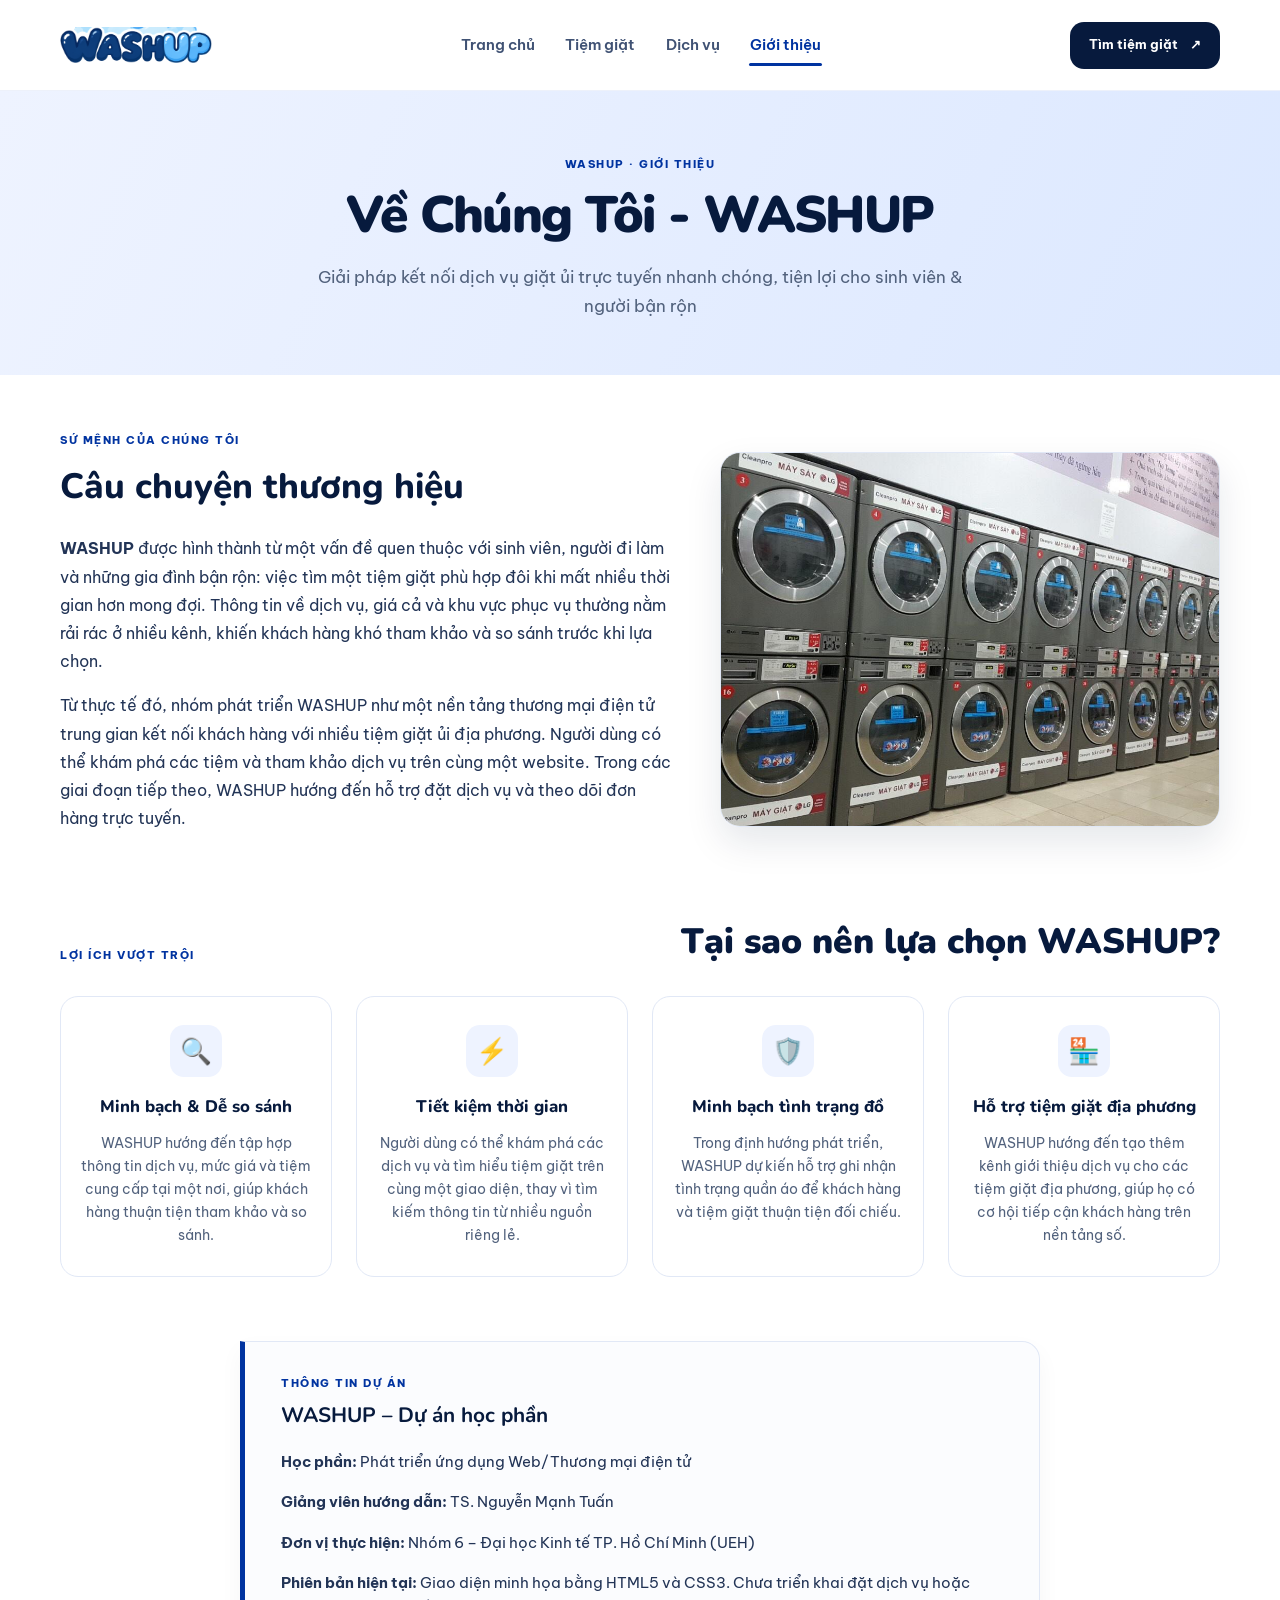
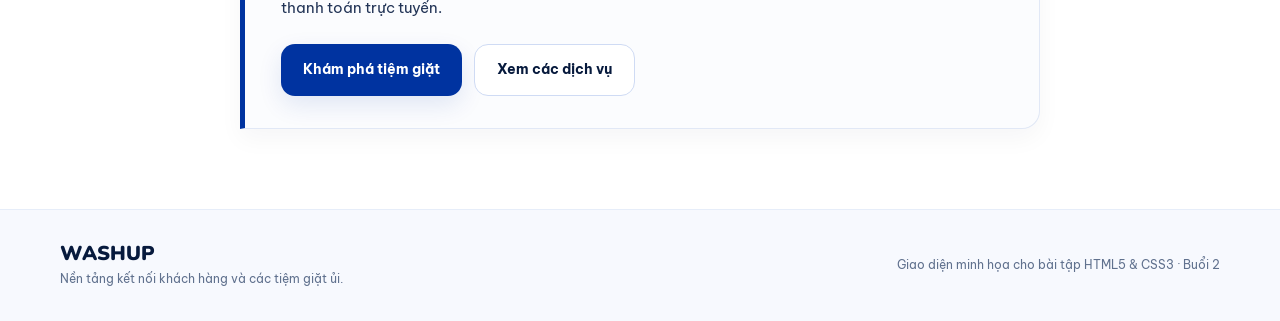
==== commit efc415a2: "Bước 9A - QA01 sửa lỗi lồng khung Thông tin dự án" ====
--- a/about.html
+++ b/about.html
@@ -104,8 +104,6 @@
       <!-- Section 3: Thông tin dự án -->
       <section class="about-section contact-section">
         <div class="contact-card">
-          
-<div class="contact-card">
   <span class="section-kicker">Thông tin dự án</span>
   <h3>WASHUP – Dự án học phần</h3>
 
@@ -139,8 +137,6 @@
     </a>
   </div>
 </div>
-
-        </div>
       </section>
     </div>
   </main>
--- a/css/style.css
+++ b/css/style.css
@@ -901,15 +901,14 @@
     grid-template-columns: 1fr;
   }
 
-  .hero-visual {
-    max-width: 520px;
-    width: 100%;
-    margin: 0 auto;
-  }
-
-  @media (max-width: 700px) {
-    aspect-ratio: 5 / 3.5;
-  }
+
+.products-hero .hero-visual {
+  max-width: 520px;
+  width: 100%;
+  margin: 0 auto;
+  aspect-ratio: 5 / 3.5;
+}
+
 
   .hero-floating-card {
     left: 12px;
@@ -1163,7 +1162,7 @@
 }
 
 /* =========================================
-   BƯỚC 7: CẢI THIỆN TRẢI NGHIỆM NGƯỜI DÙNG
+   BƯỚC 8: HOVER, FOCUS VÀ TRẢI NGHIỆM NGƯỜI DÙNG
    ========================================= */
 
 /* 1. Hover cho các nút và liên kết */
@@ -1248,9 +1247,25 @@
         transform: none;
     }
 }
-/* FIX BANNER TRANG CHỦ - MOBILE 390px */
+
+/* BƯỚC 7: Chuẩn hóa hình ảnh banner trang chủ */
+.hero .hero-visual {
+  min-width: 0;
+  display: flex;
+  align-items: center;
+  justify-content: center;
+}
+
+.hero .hero-logo {
+  display: block;
+  width: min(500px, 92%);
+  max-width: 100%;
+  height: auto;
+  object-fit: contain;
+}
+
 @media (max-width: 480px) {
-  .hero-visual {
+  .hero .hero-visual {
     width: 100%;
     min-height: 0;
     height: auto;
@@ -1259,7 +1274,7 @@
     overflow: hidden;
   }
 
-  .hero-logo {
+  .hero .hero-logo {
     display: block;
     width: 100%;
     max-width: 300px;
@@ -1268,31 +1283,159 @@
     margin: 0 auto;
   }
 
-  .hero-blob {
+  .hero .hero-blob {
     width: 90%;
     max-width: 280px;
   }
 
-  .float-top {
+  .hero .float-top {
     top: 8%;
     right: 0;
   }
 
-  .float-bottom {
+  .hero .float-bottom {
     bottom: 8%;
     left: 0;
   }
-  .hero-visual {
-  margin-top: 30px;
+
+  .hero .float-label {
+    z-index: 2;
+  }
+}
+
+
+/* BƯỚC 6B: Liên kết điều hướng trang giới thiệu */
+.about-actions {
+  display: flex;
+  flex-wrap: wrap;
+  gap: 12px;
+  margin-top: 24px;
+}
+
+@media (max-width: 480px) {
+  .about-actions {
+    flex-direction: column;
+  }
+
+  .about-actions .btn {
+    width: 100%;
+  }
+}
+
+/* TRANG TIỆM GIẶT WASHUP */
+.shops-section {
+  padding: 64px 0 76px;
+  background: #f8faff;
+}
+
+.shops-heading {
+  max-width: 720px;
+  margin-bottom: 32px;
+}
+
+.shops-heading h2 {
+  margin: 10px 0 12px;
+  color: var(--navy);
+  font-family: var(--heading-font);
+  font-size: clamp(26px, 3vw, 36px);
+}
+
+.shops-heading p {
+  color: var(--muted);
+  line-height: 1.8;
+}
+
+.shops-grid {
+  display: grid;
+  grid-template-columns: repeat(3, minmax(0, 1fr));
+  gap: 24px;
+}
+
+.shop-card {
+  display: flex;
+  flex-direction: column;
+  min-width: 0;
   overflow: hidden;
-}
-
-.hero-logo {
-  position: relative;
-  z-index: 1;
-}
-
-.float-label {
-  z-index: 2;
-}
-}
+  background: var(--white);
+  border: 1px solid var(--border);
+  border-radius: 20px;
+  box-shadow: 0 10px 28px rgba(7,26,61,.06);
+}
+
+.shop-card > img {
+  width: 100%;
+  aspect-ratio: 4 / 3;
+  object-fit: cover;
+  display: block;
+}
+
+.shop-card-body {
+  display: flex;
+  flex: 1;
+  flex-direction: column;
+  align-items: flex-start;
+  padding: 24px;
+}
+
+.shop-tag {
+  color: var(--imperial);
+  font-size: 12px;
+  font-weight: 800;
+}
+
+.shop-card h3 {
+  color: var(--navy);
+  font-family: var(--heading-font);
+  font-size: 24px;
+  margin: 10px 0;
+}
+
+.shop-card p {
+  color: var(--muted);
+  line-height: 1.75;
+}
+
+.shop-card h4 {
+  color: var(--navy);
+  margin: 12px 0 8px;
+}
+
+.shop-card ul {
+  padding-left: 20px;
+  line-height: 1.9;
+  margin-bottom: 24px;
+}
+
+.shop-card .btn {
+  margin-top: auto;
+}
+
+.shops-disclaimer {
+  margin-top: 28px;
+  padding: 16px 18px;
+  background: #eef3ff;
+  color: var(--navy);
+  border-radius: 12px;
+  line-height: 1.7;
+}
+
+@media (max-width: 1000px) {
+  .shops-grid {
+    grid-template-columns: repeat(2, minmax(0, 1fr));
+  }
+}
+
+@media (max-width: 650px) {
+  .shops-grid {
+    grid-template-columns: 1fr;
+  }
+
+  .shops-section {
+    padding: 40px 0 56px;
+  }
+
+  .shop-card-body {
+    padding: 20px;
+  }
+}
+
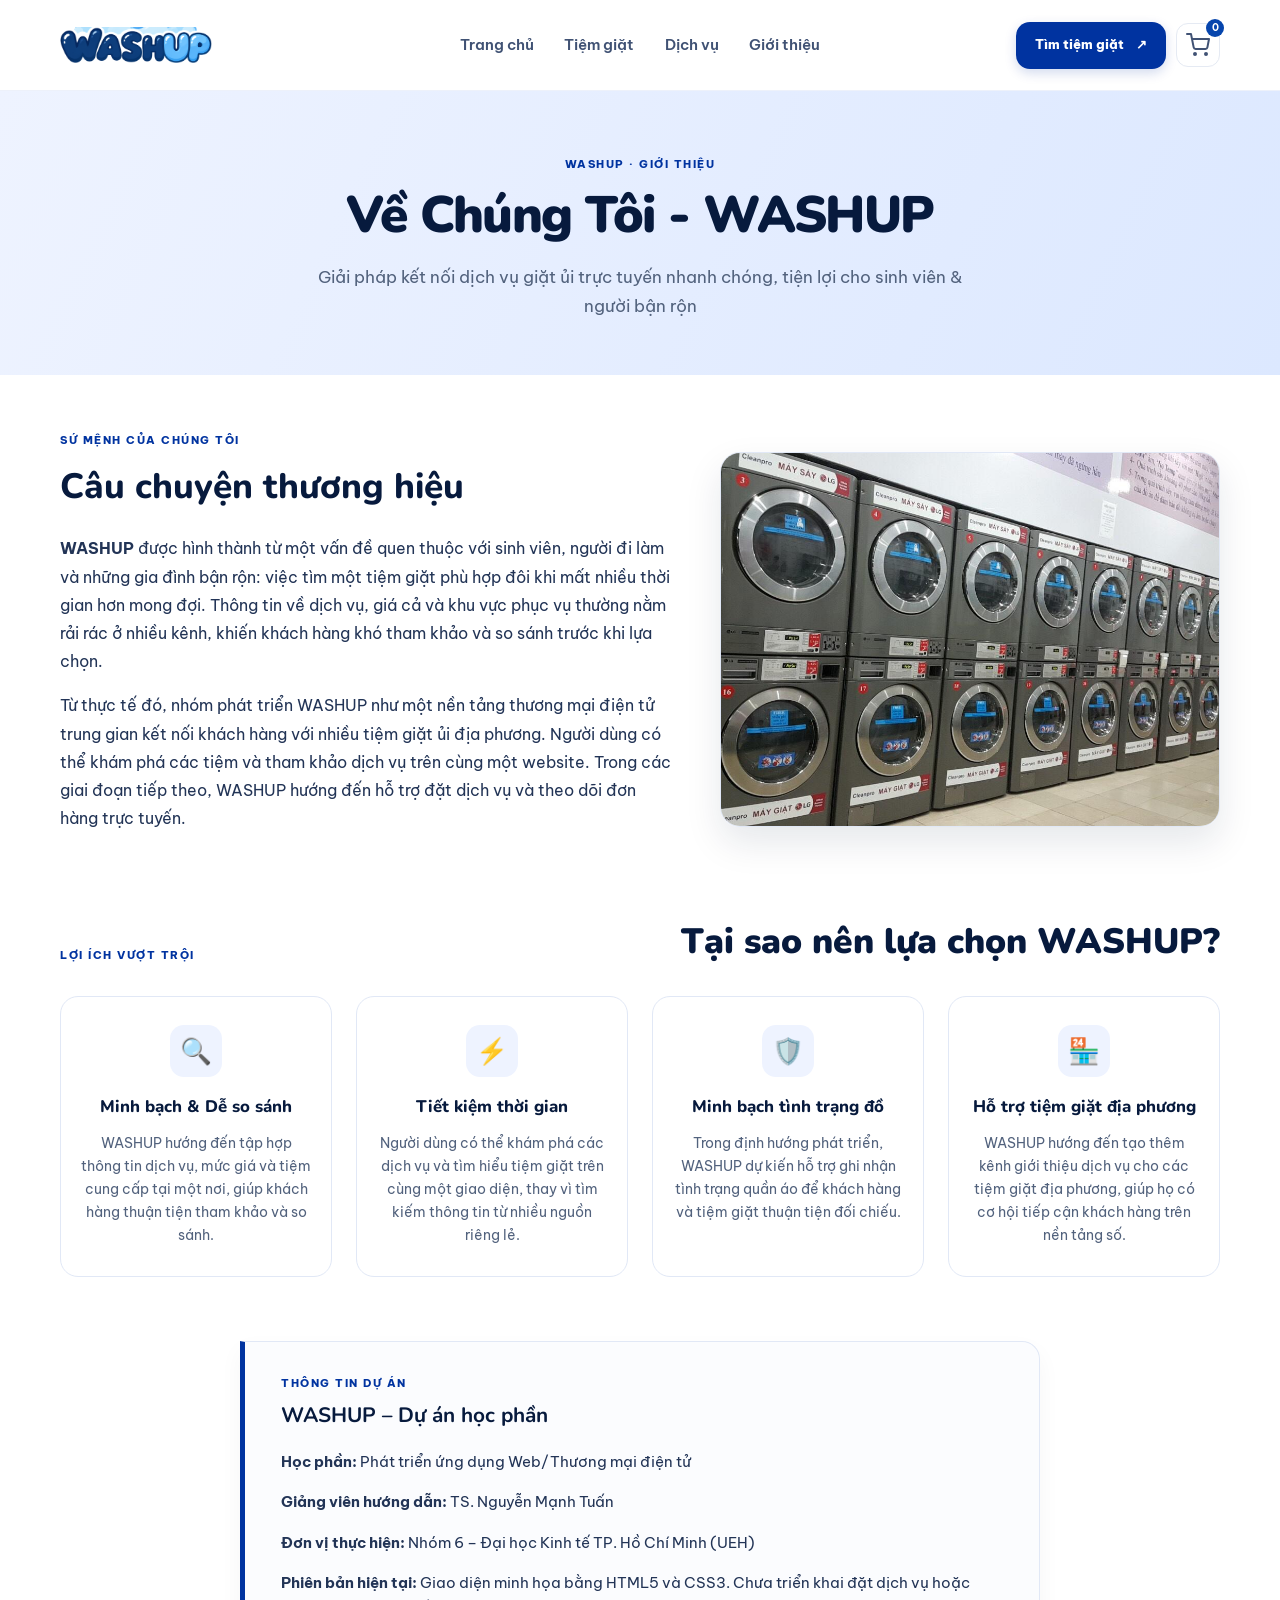
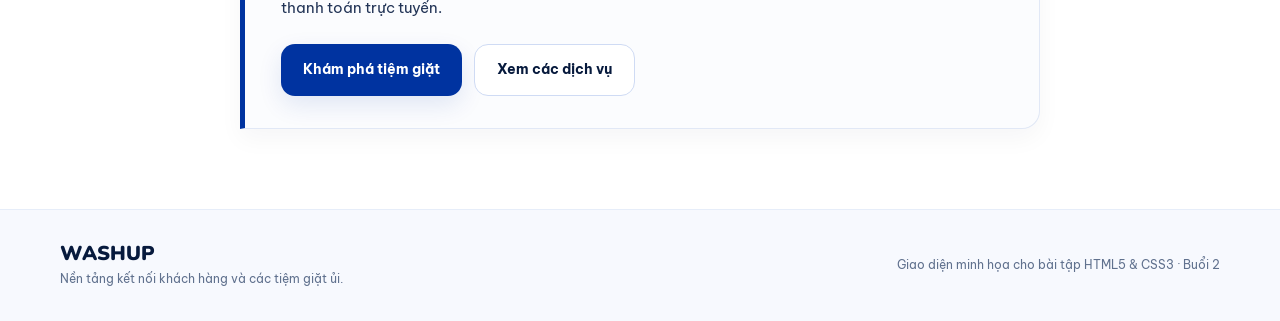
==== commit c538c7e6: "Update about.html" ====
--- a/about.html
+++ b/about.html
@@ -6,25 +6,69 @@
   <meta name="description" content="Nền tảng kết nối khách hàng tìm dịch vụ giặt ủi và các tiệm giặt địa phương - Dự án WASHUP." />
   <title>Giới thiệu | WASHUP</title>
   <link rel="stylesheet" href="css/style.css" />
+  <link rel="icon" type="image/png" href="images/washup-logo-full.png">
 </head>
 <body>
   <a class="skip-link" href="#main-content">Bỏ qua menu để đến nội dung</a>
 
-  <!-- HEADER -->
-  <header class="site-header">
-    <div class="container header-inner">
-      <a class="brand" href="index.html" aria-label="WASHUP – Về trang chủ">
-        <img src="images/washup-logo-wordmark.png" width="176" height="52" alt="WASHUP" />
-      </a>
-      <nav class="main-nav" aria-label="Điều hướng chính">
-        <a href="index.html">Trang chủ</a>
-        <a href="shops.html">Tiệm giặt</a>
-        <a href="products.html">Dịch vụ</a>
-        <a href="about.html" aria-current="page">Giới thiệu</a>
-      </nav>
-      <a class="header-cta" href="shops.html">Tìm tiệm giặt <span aria-hidden="true">↗</span></a>
-    </div>
-  </header>
+ 
+<!-- HEADER -->
+<header class="site-header">
+  <div class="container header-inner">
+
+    <!-- Logo -->
+    <a class="brand" href="index.html" aria-label="WASHUP – Về trang chủ">
+      <img
+        src="images/washup-logo-wordmark.png"
+        width="176"
+        height="52"
+        alt="WASHUP"
+      />
+    </a>
+
+    <!-- Menu điều hướng chính -->
+    <nav class="main-nav" aria-label="Điều hướng chính">
+      <a href="index.html">Trang chủ</a>
+      <a href="shops.html">Tiệm giặt</a>
+      <a href="products.html">Dịch vụ</a>
+      <a href="about.html">Giới thiệu</a>
+    </nav>
+
+    <!-- Nút tìm tiệm giặt -->
+    <a class="header-cta" href="shops.html">
+      Tìm tiệm giặt
+      <span aria-hidden="true">↗</span>
+    </a>
+
+    <!-- Biểu tượng giỏ hàng -->
+    <a
+      href="cart.html"
+      class="nav-cart"
+      aria-label="Giỏ hàng"
+      title="Giỏ hàng"
+    >
+      <svg
+        xmlns="http://www.w3.org/2000/svg"
+        width="24"
+        height="24"
+        viewBox="0 0 24 24"
+        fill="none"
+        stroke="currentColor"
+        stroke-width="2"
+        stroke-linecap="round"
+        stroke-linejoin="round"
+      >
+        <circle cx="9" cy="21" r="1"></circle>
+        <circle cx="20" cy="21" r="1"></circle>
+        <path d="M1 1h4l2.68 13.39a2 2 0 0 0 2 1.61h9.72a2 2 0 0 0 2-1.61L23 6H6"></path>
+      </svg>
+
+      <span id="cart-badge">0</span>
+    </a>
+
+  </div>
+</header>
+
 
   <!-- NỘI DUNG CHÍNH -->
   <main id="main-content">
--- a/css/style.css
+++ b/css/style.css
@@ -37,8 +37,9 @@
   display: flex;
   align-items: center;
   justify-content: space-between;
-  gap: 24px;
+  gap: 10px;
   min-height: 90px;
+  position: relative;
 }
 
 .brand {
@@ -60,6 +61,9 @@
   display: flex;
   align-items: center;
   gap: clamp(12px, 2.2vw, 34px);
+  position: absolute;
+  left: 50%;
+  transform: translateX(-50%);
 }
 
 .main-nav a {
@@ -106,10 +110,13 @@
 
 .header-cta {
   flex: 0 0 auto;
-  background: var(--navy);
-  color: var(--white);
+  margin-left: auto;
+  background: var(--imperial);
+  color: #ffffff !important;
   padding: 10px 19px;
   font-size: 13px;
+  font-weight: 800;
+  box-shadow: 0 4px 12px rgba(0, 51, 160, 0.18);
 }
 
 .header-cta:hover {
@@ -354,22 +361,34 @@
   }
 
   .header-inner {
-    display: grid;
-    grid-template-columns: 1fr auto;
-    column-gap: 12px;
-    row-gap: 0;
-    padding-top: 9px;
-  }
+  display: grid;
+  grid-template-columns: 1fr auto auto;
+  column-gap: 8px;
+  row-gap: 0;
+  padding-top: 9px;
+}
 
   .brand img {
     width: 125px;
   }
 
-  .header-cta {
-    min-height: 38px;
-    font-size: 12px;
-    padding: 6px 12px;
-  }
+  .brand {
+  grid-column: 1;
+  grid-row: 1;
+}
+
+.header-cta {
+  grid-column: 2;
+  grid-row: 1;
+  margin-left: 0;
+}
+
+.nav-cart {
+  grid-column: 3;
+  grid-row: 1;
+  width: 40px;
+  height: 40px;
+}
 
   .main-nav {
     grid-column: 1 / -1;
@@ -379,6 +398,8 @@
     gap: 23px;
     padding: 0 0 4px;
     scrollbar-width: thin;
+    position: static;
+transform: none;
   }
 
   .main-nav a {
@@ -427,6 +448,47 @@
     margin-top: 10px;
     max-width: none;
   }
+   .header-inner {
+    display: grid;
+    grid-template-columns: minmax(0, 1fr) auto auto;
+    column-gap: 8px;
+    align-items: center;
+  }
+
+  .header-inner > .brand {
+    grid-column: 1;
+    grid-row: 1;
+  }
+
+  .header-inner > .header-cta {
+    grid-column: 2;
+    grid-row: 1;
+    margin-left: 0;
+  }
+
+  .header-inner > .nav-cart {
+    grid-column: 3;
+    grid-row: 1;
+    justify-self: end;
+    margin-left: 0;
+  }
+
+ .header-inner > .main-nav {
+  grid-column: 1 / -1;
+  grid-row: 2;
+
+  display: flex;
+  justify-content: center;
+  align-items: center;
+
+  width: 100%;
+  margin: 0;
+  padding: 0;
+  gap: 20px;
+
+  position: static;
+  transform: none;
+}
 }
 
 /* Điều chỉnh bổ sung khi vùng hiển thị không vượt quá 480px */
@@ -1439,3 +1501,78 @@
   }
 }
 
+/* QA02: Dịch vụ nổi bật trang chủ */
+.home-featured {
+  background: #f8faff;
+}
+
+.home-featured-grid {
+  grid-template-columns: repeat(3, minmax(0, 1fr));
+}
+
+.home-featured-note {
+  margin: 24px 0 0;
+  color: var(--muted);
+  font-size: 13px;
+  line-height: 1.7;
+}
+
+.home-featured-actions {
+  display: flex;
+  justify-content: center;
+  margin-top: 28px;
+}
+
+@media (max-width: 1000px) {
+  .home-featured-grid {
+    grid-template-columns: repeat(2, minmax(0, 1fr));
+  }
+}
+
+@media (max-width: 650px) {
+  .home-featured-grid {
+    grid-template-columns: 1fr;
+  }
+}
+
+/* GIỎ HÀNG Ở GÓC PHẢI HEADER */
+.nav-cart {
+  display: inline-flex;
+  align-items: center;
+  justify-content: center;
+  gap: 4px;
+  width: 44px;
+  height: 44px;
+  flex: 0 0 auto;
+  margin-left: 0;
+  text-decoration: none;
+  color: #405274;
+  position: relative;
+  border: 1px solid #e5eaf3;
+  border-radius: 12px;
+  transition: all 0.2s ease;
+}
+
+.nav-cart:hover {
+  color: #0645ad;
+  background: #f0f5ff;
+  border-color: #0645ad;
+}
+
+#cart-badge {
+  position: absolute;
+  top: -5px;
+  right: -5px;
+  font-size: 10px;
+  font-weight: 700;
+  background: #0645ad;
+  color: white;
+  border-radius: 50%;
+  min-width: 18px;
+  height: 18px;
+  display: inline-flex;
+  align-items: center;
+  justify-content: center;
+}
+
+
